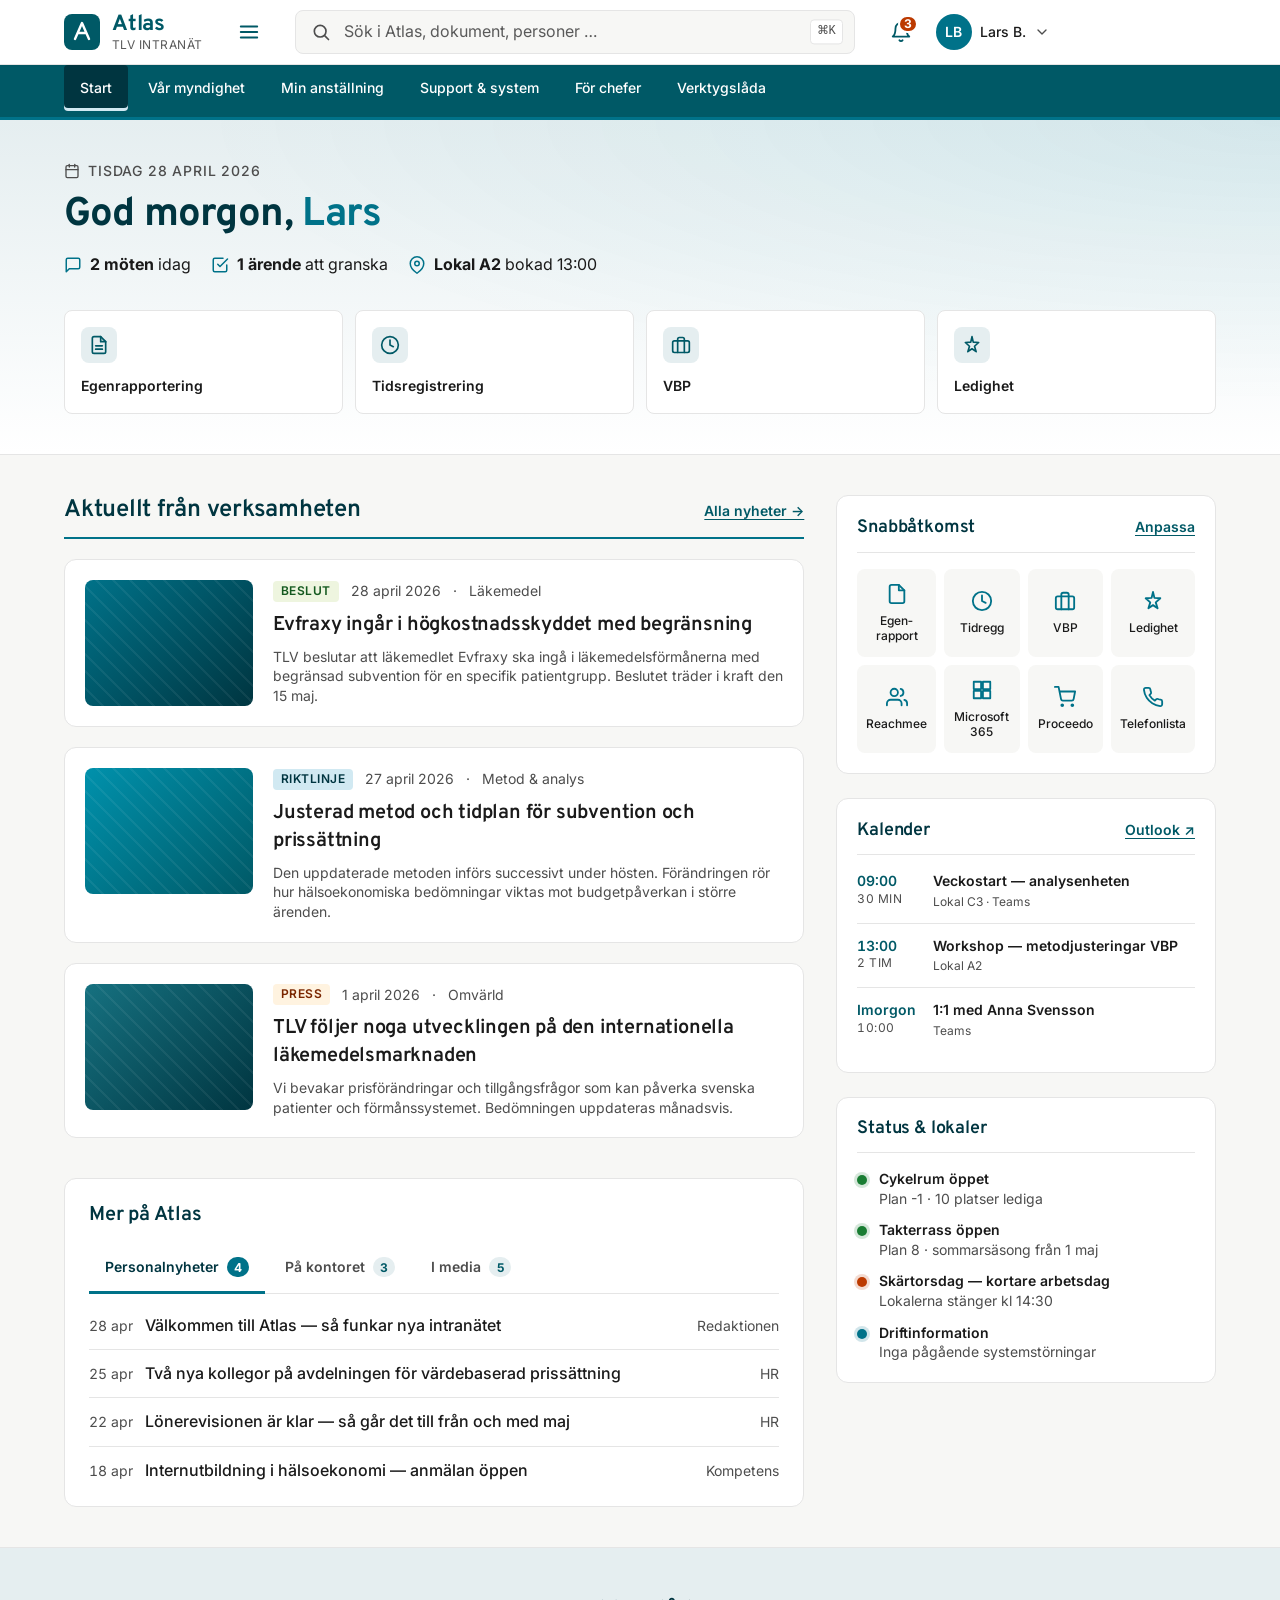
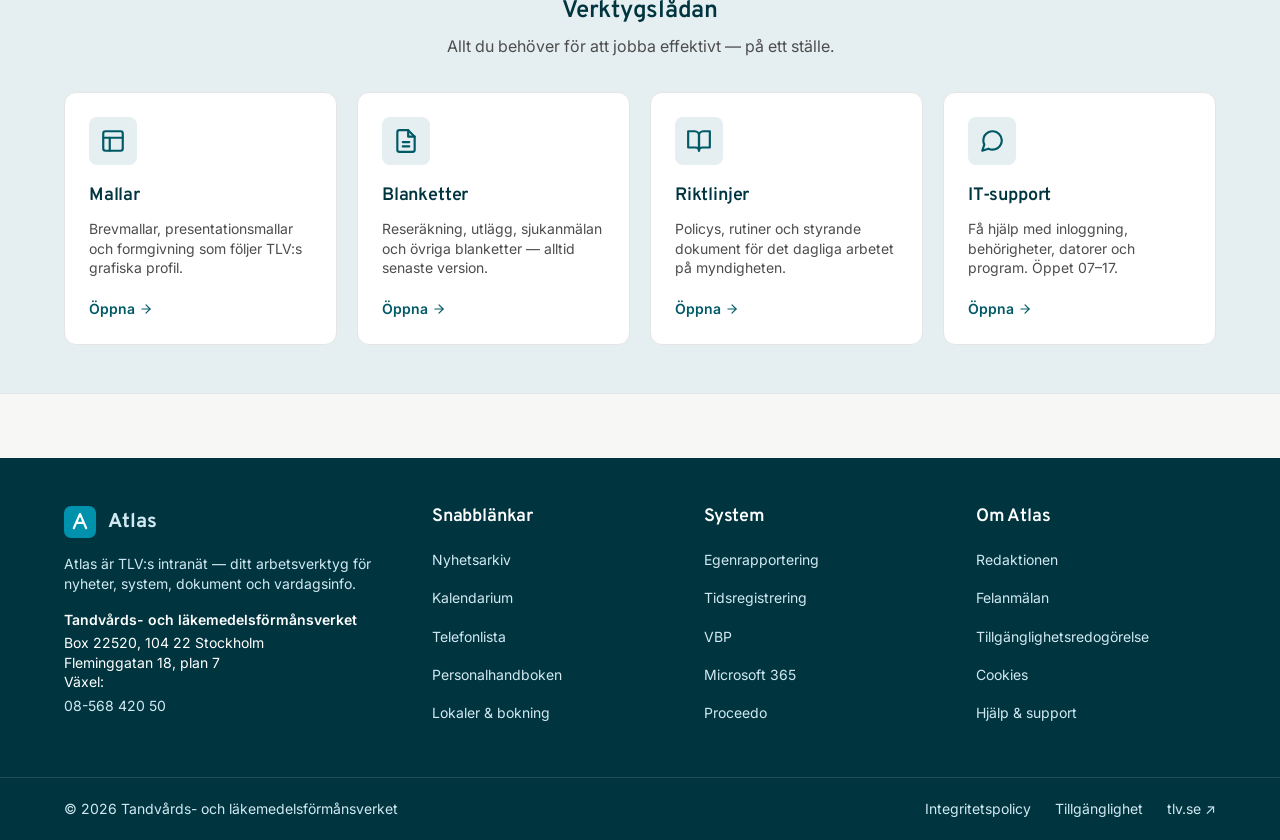
==== index.html @ 4a7941bf "Initial commit — Atlas prototyp för TLV Interaktiv HTML/CSS/JS-prototyp av nytt utseende för Atlas, " ====
<!DOCTYPE html>
<html lang="sv">
<head>
  <meta charset="UTF-8">
  <meta name="viewport" content="width=device-width, initial-scale=1">
  <meta name="description" content="Atlas — TLV:s intranät. Snabb åtkomst till nyheter, system, dokument och praktisk vardagsinfo.">
  <title>Atlas — TLV:s intranät</title>

  <!-- Preconnect till Google Fonts (Inter + Overpass) -->
  <link rel="preconnect" href="https://fonts.googleapis.com">
  <link rel="preconnect" href="https://fonts.gstatic.com" crossorigin>
  <link rel="stylesheet" href="https://fonts.googleapis.com/css2?family=Inter:wght@400;500;600;700&family=Overpass:wght@500;600;700&display=swap">

  <link rel="stylesheet" href="css/tokens.css">
  <link rel="stylesheet" href="css/base.css">
  <link rel="stylesheet" href="css/layout.css">
  <link rel="stylesheet" href="css/components.css">
  <link rel="stylesheet" href="css/pages.css">
  <link rel="stylesheet" href="css/responsive.css">
</head>
<body>

  <!-- Hoppa till innehåll-länk (WCAG 2.4.1) -->
  <a class="skip-link" href="#main">Hoppa till innehåll</a>

  <!-- ====================================================================
       TOPBAR — logga, sök, notiser, profil
       ==================================================================== -->
  <header class="topbar" role="banner">
    <div class="container topbar__inner">

      <a class="topbar__brand" href="index.html" aria-label="Atlas — startsida">
        <svg class="topbar__logo" viewBox="0 0 36 36" aria-hidden="true" focusable="false">
          <rect width="36" height="36" rx="8" fill="#005966"/>
          <path d="M11 25 L18 9 L25 25 M14 19 L22 19" stroke="#ffffff" stroke-width="2.4" stroke-linecap="round" stroke-linejoin="round" fill="none"/>
        </svg>
        <span class="topbar__brand-text">
          Atlas
          <small>TLV intranät</small>
        </span>
      </a>

      <button class="topbar__menu-toggle icon-btn" type="button"
              aria-label="Öppna meny" aria-expanded="false" aria-controls="mainnav">
        <svg viewBox="0 0 24 24" fill="none" stroke="currentColor" stroke-width="2"
             stroke-linecap="round" stroke-linejoin="round" aria-hidden="true">
          <line x1="3" y1="6" x2="21" y2="6"></line>
          <line x1="3" y1="12" x2="21" y2="12"></line>
          <line x1="3" y1="18" x2="21" y2="18"></line>
        </svg>
      </button>

      <form class="topbar__search search" role="search" action="#" method="get">
        <label for="global-search" class="visually-hidden">Sök i Atlas, dokument och personer</label>
        <svg class="search__icon" viewBox="0 0 24 24" fill="none" stroke="currentColor"
             stroke-width="2" stroke-linecap="round" stroke-linejoin="round" aria-hidden="true">
          <circle cx="11" cy="11" r="7"></circle>
          <line x1="21" y1="21" x2="16.65" y2="16.65"></line>
        </svg>
        <input type="search" id="global-search" name="q" class="search__input"
               placeholder="Sök i Atlas, dokument, personer …"
               autocomplete="off">
        <span class="search__hint" aria-hidden="true">⌘K</span>
      </form>

      <div class="topbar__actions">
        <button class="icon-btn" type="button" aria-label="Notiser, 3 olästa">
          <svg viewBox="0 0 24 24" fill="none" stroke="currentColor" stroke-width="2"
               stroke-linecap="round" stroke-linejoin="round" aria-hidden="true">
            <path d="M18 8a6 6 0 0 0-12 0c0 7-3 9-3 9h18s-3-2-3-9"></path>
            <path d="M13.73 21a2 2 0 0 1-3.46 0"></path>
          </svg>
          <span class="icon-btn__badge" aria-hidden="true">3</span>
        </button>

        <button class="profile-btn" type="button" aria-label="Min profil — Lars Bergström" aria-haspopup="menu" aria-expanded="false">
          <span class="avatar avatar--c1" aria-hidden="true">LB</span>
          <span class="profile-btn__name">Lars B.</span>
          <svg class="profile-btn__chevron" viewBox="0 0 24 24" fill="none" stroke="currentColor"
               stroke-width="2" stroke-linecap="round" stroke-linejoin="round" aria-hidden="true">
            <polyline points="6 9 12 15 18 9"></polyline>
          </svg>
        </button>
      </div>

    </div>
  </header>

  <!-- ====================================================================
       MAINNAV
       ==================================================================== -->
  <nav class="mainnav" id="mainnav" aria-label="Huvudnavigering">
    <div class="container">
      <ul class="mainnav__list">
        <li><a class="mainnav__link" href="index.html" aria-current="page">Start</a></li>
        <li><a class="mainnav__link" href="#">Vår myndighet</a></li>
        <li><a class="mainnav__link" href="undersida.html">Min anställning</a></li>
        <li><a class="mainnav__link" href="#">Support &amp; system</a></li>
        <li><a class="mainnav__link" href="#">För chefer</a></li>
        <li><a class="mainnav__link" href="#">Verktygslåda</a></li>
      </ul>
    </div>
  </nav>

  <!-- ====================================================================
       MAIN — startsida
       ==================================================================== -->
  <main id="main" tabindex="-1">

    <!-- ----- Personlig zon ------------------------------------------- -->
    <section class="welcome" aria-labelledby="welcome-heading">
      <div class="container welcome__inner">

        <div class="welcome__intro">
          <p class="welcome__date">
            <svg viewBox="0 0 24 24" fill="none" stroke="currentColor" stroke-width="2"
                 stroke-linecap="round" stroke-linejoin="round" aria-hidden="true">
              <rect x="3" y="4" width="18" height="18" rx="2" ry="2"></rect>
              <line x1="16" y1="2" x2="16" y2="6"></line>
              <line x1="8" y1="2" x2="8" y2="6"></line>
              <line x1="3" y1="10" x2="21" y2="10"></line>
            </svg>
            Tisdag 28 april 2026
          </p>
          <h1 id="welcome-heading" class="welcome__greeting">
            God morgon, <span class="welcome__name">Lars</span>
          </h1>
          <ul class="welcome__context-list" aria-label="Dagens överblick">
            <li>
              <svg viewBox="0 0 24 24" fill="none" stroke="currentColor" stroke-width="2"
                   stroke-linecap="round" stroke-linejoin="round" aria-hidden="true">
                <path d="M21 15a2 2 0 0 1-2 2H7l-4 4V5a2 2 0 0 1 2-2h14a2 2 0 0 1 2 2z"></path>
              </svg>
              <span><strong>2 möten</strong> idag</span>
            </li>
            <li>
              <svg viewBox="0 0 24 24" fill="none" stroke="currentColor" stroke-width="2"
                   stroke-linecap="round" stroke-linejoin="round" aria-hidden="true">
                <path d="M9 11l3 3L22 4"></path>
                <path d="M21 12v7a2 2 0 0 1-2 2H5a2 2 0 0 1-2-2V5a2 2 0 0 1 2-2h11"></path>
              </svg>
              <span><strong>1 ärende</strong> att granska</span>
            </li>
            <li>
              <svg viewBox="0 0 24 24" fill="none" stroke="currentColor" stroke-width="2"
                   stroke-linecap="round" stroke-linejoin="round" aria-hidden="true">
                <path d="M21 10c0 7-9 13-9 13s-9-6-9-13a9 9 0 0 1 18 0z"></path>
                <circle cx="12" cy="10" r="3"></circle>
              </svg>
              <span><strong>Lokal A2</strong> bokad 13:00</span>
            </li>
          </ul>
        </div>

        <ul class="welcome__shortcuts" aria-label="Mina genvägar">
          <li>
            <a class="shortcut" href="#">
              <span class="shortcut__icon">
                <svg viewBox="0 0 24 24" fill="none" stroke="currentColor" stroke-width="2"
                     stroke-linecap="round" stroke-linejoin="round" aria-hidden="true">
                  <path d="M14 2H6a2 2 0 0 0-2 2v16a2 2 0 0 0 2 2h12a2 2 0 0 0 2-2V8z"></path>
                  <polyline points="14 2 14 8 20 8"></polyline>
                  <line x1="16" y1="13" x2="8" y2="13"></line>
                  <line x1="16" y1="17" x2="8" y2="17"></line>
                </svg>
              </span>
              Egenrapportering
            </a>
          </li>
          <li>
            <a class="shortcut" href="#">
              <span class="shortcut__icon">
                <svg viewBox="0 0 24 24" fill="none" stroke="currentColor" stroke-width="2"
                     stroke-linecap="round" stroke-linejoin="round" aria-hidden="true">
                  <circle cx="12" cy="12" r="10"></circle>
                  <polyline points="12 6 12 12 16 14"></polyline>
                </svg>
              </span>
              Tidsregistrering
            </a>
          </li>
          <li>
            <a class="shortcut" href="#">
              <span class="shortcut__icon">
                <svg viewBox="0 0 24 24" fill="none" stroke="currentColor" stroke-width="2"
                     stroke-linecap="round" stroke-linejoin="round" aria-hidden="true">
                  <rect x="2" y="7" width="20" height="14" rx="2" ry="2"></rect>
                  <path d="M16 21V5a2 2 0 0 0-2-2h-4a2 2 0 0 0-2 2v16"></path>
                </svg>
              </span>
              VBP
            </a>
          </li>
          <li>
            <a class="shortcut" href="#">
              <span class="shortcut__icon">
                <svg viewBox="0 0 24 24" fill="none" stroke="currentColor" stroke-width="2"
                     stroke-linecap="round" stroke-linejoin="round" aria-hidden="true">
                  <path d="M12 2 L13.5 8.5 L20 9 L15 13.5 L17 20 L12 16.5 L7 20 L9 13.5 L4 9 L10.5 8.5 Z"></path>
                </svg>
              </span>
              Ledighet
            </a>
          </li>
        </ul>

      </div>
    </section>

    <!-- ----- Huvud-grid: nyheter + sidopanel ------------------------- -->
    <div class="home-main">
      <div class="container home-grid">

        <!-- Vänster: kärnverksamhetsnyheter + sekundära -->
        <div class="home-grid__primary">

          <section class="news-main" aria-labelledby="news-main-h">
            <div class="section-head">
              <h2 id="news-main-h">Aktuellt från verksamheten</h2>
              <a class="section-head__link" href="#">Alla nyheter →</a>
            </div>

            <ol class="news-list">
              <li>
                <article class="news-card">
                  <div class="news-card__media" aria-hidden="true"></div>
                  <div class="news-card__body">
                    <div class="news-card__meta">
                      <span class="badge badge--decision">Beslut</span>
                      <time datetime="2026-04-28">28 april 2026</time>
                      <span aria-hidden="true">·</span>
                      <span>Läkemedel</span>
                    </div>
                    <h3 class="news-card__title">
                      <a href="#">Evfraxy ingår i högkostnadsskyddet med begränsning</a>
                    </h3>
                    <p class="news-card__excerpt">
                      TLV beslutar att läkemedlet Evfraxy ska ingå i läkemedelsförmånerna med begränsad subvention för en specifik patientgrupp. Beslutet träder i kraft den 15 maj.
                    </p>
                  </div>
                </article>
              </li>

              <li>
                <article class="news-card news-card--variant-2">
                  <div class="news-card__media" aria-hidden="true"></div>
                  <div class="news-card__body">
                    <div class="news-card__meta">
                      <span class="badge badge--info">Riktlinje</span>
                      <time datetime="2026-04-27">27 april 2026</time>
                      <span aria-hidden="true">·</span>
                      <span>Metod &amp; analys</span>
                    </div>
                    <h3 class="news-card__title">
                      <a href="#">Justerad metod och tidplan för subvention och prissättning</a>
                    </h3>
                    <p class="news-card__excerpt">
                      Den uppdaterade metoden införs successivt under hösten. Förändringen rör hur hälsoekonomiska bedömningar viktas mot budgetpåverkan i större ärenden.
                    </p>
                  </div>
                </article>
              </li>

              <li>
                <article class="news-card news-card--variant-3">
                  <div class="news-card__media" aria-hidden="true"></div>
                  <div class="news-card__body">
                    <div class="news-card__meta">
                      <span class="badge badge--press">Press</span>
                      <time datetime="2026-04-01">1 april 2026</time>
                      <span aria-hidden="true">·</span>
                      <span>Omvärld</span>
                    </div>
                    <h3 class="news-card__title">
                      <a href="#">TLV följer noga utvecklingen på den internationella läkemedelsmarknaden</a>
                    </h3>
                    <p class="news-card__excerpt">
                      Vi bevakar prisförändringar och tillgångsfrågor som kan påverka svenska patienter och förmånssystemet. Bedömningen uppdateras månadsvis.
                    </p>
                  </div>
                </article>
              </li>
            </ol>
          </section>

          <section class="news-secondary" aria-labelledby="news-sec-h">
            <h2 id="news-sec-h">Mer på Atlas</h2>

            <div class="tabs" role="tablist" aria-label="Sekundära nyheter">
              <button id="tab-personal" class="tab" role="tab"
                      aria-selected="true" aria-controls="panel-personal" tabindex="0">
                Personalnyheter
                <span class="tab__count" aria-hidden="true">4</span>
              </button>
              <button id="tab-office" class="tab" role="tab"
                      aria-selected="false" aria-controls="panel-office" tabindex="-1">
                På kontoret
                <span class="tab__count" aria-hidden="true">3</span>
              </button>
              <button id="tab-media" class="tab" role="tab"
                      aria-selected="false" aria-controls="panel-media" tabindex="-1">
                I media
                <span class="tab__count" aria-hidden="true">5</span>
              </button>
            </div>

            <div id="panel-personal" class="tab-panel" data-active="true"
                 role="tabpanel" aria-labelledby="tab-personal">
              <ul class="compact-list">
                <li>
                  <a href="#">
                    <time class="compact-list__date" datetime="2026-04-28">28 apr</time>
                    <span class="compact-list__title">Välkommen till Atlas — så funkar nya intranätet</span>
                    <span class="compact-list__author">Redaktionen</span>
                  </a>
                </li>
                <li>
                  <a href="#">
                    <time class="compact-list__date" datetime="2026-04-25">25 apr</time>
                    <span class="compact-list__title">Två nya kollegor på avdelningen för värdebaserad prissättning</span>
                    <span class="compact-list__author">HR</span>
                  </a>
                </li>
                <li>
                  <a href="#">
                    <time class="compact-list__date" datetime="2026-04-22">22 apr</time>
                    <span class="compact-list__title">Lönerevisionen är klar — så går det till från och med maj</span>
                    <span class="compact-list__author">HR</span>
                  </a>
                </li>
                <li>
                  <a href="#">
                    <time class="compact-list__date" datetime="2026-04-18">18 apr</time>
                    <span class="compact-list__title">Internutbildning i hälsoekonomi — anmälan öppen</span>
                    <span class="compact-list__author">Kompetens</span>
                  </a>
                </li>
              </ul>
            </div>

            <div id="panel-office" class="tab-panel" data-active="false"
                 role="tabpanel" aria-labelledby="tab-office" hidden>
              <ul class="compact-list">
                <li>
                  <a href="#">
                    <time class="compact-list__date" datetime="2026-04-26">26 apr</time>
                    <span class="compact-list__title">Servicedesk flyttar till plan 6 från och med vecka 19</span>
                    <span class="compact-list__author">Lokaler</span>
                  </a>
                </li>
                <li>
                  <a href="#">
                    <time class="compact-list__date" datetime="2026-04-23">23 apr</time>
                    <span class="compact-list__title">Nya rutiner för bokning av konferensrum</span>
                    <span class="compact-list__author">Service</span>
                  </a>
                </li>
                <li>
                  <a href="#">
                    <time class="compact-list__date" datetime="2026-04-19">19 apr</time>
                    <span class="compact-list__title">Cyklingens dag på TLV — gratis service den 14 maj</span>
                    <span class="compact-list__author">Personalförening</span>
                  </a>
                </li>
              </ul>
            </div>

            <div id="panel-media" class="tab-panel" data-active="false"
                 role="tabpanel" aria-labelledby="tab-media" hidden>
              <ul class="compact-list">
                <li>
                  <a href="#">
                    <time class="compact-list__date" datetime="2026-04-27">27 apr</time>
                    <span class="compact-list__title">DN: TLV varslar om ökad kontroll av prissättningar</span>
                    <span class="compact-list__author">Dagens Nyheter</span>
                  </a>
                </li>
                <li>
                  <a href="#">
                    <time class="compact-list__date" datetime="2026-04-26">26 apr</time>
                    <span class="compact-list__title">SR Ekot: Nya rutiner kring högkostnadsskyddet</span>
                    <span class="compact-list__author">Sveriges Radio</span>
                  </a>
                </li>
                <li>
                  <a href="#">
                    <time class="compact-list__date" datetime="2026-04-24">24 apr</time>
                    <span class="compact-list__title">Läkartidningen: Hälsoekonomi i fokus när TLV får ny GD</span>
                    <span class="compact-list__author">Läkartidningen</span>
                  </a>
                </li>
                <li>
                  <a href="#">
                    <time class="compact-list__date" datetime="2026-04-22">22 apr</time>
                    <span class="compact-list__title">SVT: Tandvårdens prislista uppdateras inför sommaren</span>
                    <span class="compact-list__author">SVT Nyheter</span>
                  </a>
                </li>
                <li>
                  <a href="#">
                    <time class="compact-list__date" datetime="2026-04-20">20 apr</time>
                    <span class="compact-list__title">Dagens Medicin: Förmånsbeslut väcker debatt</span>
                    <span class="compact-list__author">Dagens Medicin</span>
                  </a>
                </li>
              </ul>
            </div>
          </section>

        </div>

        <!-- Höger: sidopanel -->
        <aside class="sidebar" aria-label="Sidopanel">

          <section class="widget" aria-labelledby="quick-h">
            <div class="widget__head">
              <h2 id="quick-h">Snabbåtkomst</h2>
              <a href="#">Anpassa</a>
            </div>
            <ul class="quicklinks">
              <li><a href="#" title="Egenrapportering">
                <svg viewBox="0 0 24 24" fill="none" stroke="currentColor" stroke-width="2" stroke-linecap="round" stroke-linejoin="round" aria-hidden="true"><path d="M14 2H6a2 2 0 0 0-2 2v16a2 2 0 0 0 2 2h12a2 2 0 0 0 2-2V8z"></path><polyline points="14 2 14 8 20 8"></polyline></svg>
                Egen­rapport
              </a></li>
              <li><a href="#" title="Tidsregistrering">
                <svg viewBox="0 0 24 24" fill="none" stroke="currentColor" stroke-width="2" stroke-linecap="round" stroke-linejoin="round" aria-hidden="true"><circle cx="12" cy="12" r="10"></circle><polyline points="12 6 12 12 16 14"></polyline></svg>
                Tidregg
              </a></li>
              <li><a href="#" title="VBP — Värdebaserad prissättning">
                <svg viewBox="0 0 24 24" fill="none" stroke="currentColor" stroke-width="2" stroke-linecap="round" stroke-linejoin="round" aria-hidden="true"><rect x="2" y="7" width="20" height="14" rx="2" ry="2"></rect><path d="M16 21V5a2 2 0 0 0-2-2h-4a2 2 0 0 0-2 2v16"></path></svg>
                VBP
              </a></li>
              <li><a href="#" title="Ledighet">
                <svg viewBox="0 0 24 24" fill="none" stroke="currentColor" stroke-width="2" stroke-linecap="round" stroke-linejoin="round" aria-hidden="true"><path d="M12 2 L13.5 8.5 L20 9 L15 13.5 L17 20 L12 16.5 L7 20 L9 13.5 L4 9 L10.5 8.5 Z"></path></svg>
                Ledighet
              </a></li>
              <li><a href="#" title="Reachmee">
                <svg viewBox="0 0 24 24" fill="none" stroke="currentColor" stroke-width="2" stroke-linecap="round" stroke-linejoin="round" aria-hidden="true"><path d="M17 21v-2a4 4 0 0 0-4-4H5a4 4 0 0 0-4 4v2"></path><circle cx="9" cy="7" r="4"></circle><path d="M23 21v-2a4 4 0 0 0-3-3.87"></path><path d="M16 3.13a4 4 0 0 1 0 7.75"></path></svg>
                Reachmee
              </a></li>
              <li><a href="#" title="Microsoft 365">
                <svg viewBox="0 0 24 24" fill="none" stroke="currentColor" stroke-width="2" stroke-linecap="round" stroke-linejoin="round" aria-hidden="true"><rect x="3" y="3" width="8" height="8"></rect><rect x="13" y="3" width="8" height="8"></rect><rect x="3" y="13" width="8" height="8"></rect><rect x="13" y="13" width="8" height="8"></rect></svg>
                Microsoft 365
              </a></li>
              <li><a href="#" title="Proceedo">
                <svg viewBox="0 0 24 24" fill="none" stroke="currentColor" stroke-width="2" stroke-linecap="round" stroke-linejoin="round" aria-hidden="true"><circle cx="9" cy="21" r="1"></circle><circle cx="20" cy="21" r="1"></circle><path d="M1 1h4l2.68 13.39a2 2 0 0 0 2 1.61h9.72a2 2 0 0 0 2-1.61L23 6H6"></path></svg>
                Proceedo
              </a></li>
              <li><a href="#" title="Telefonlista">
                <svg viewBox="0 0 24 24" fill="none" stroke="currentColor" stroke-width="2" stroke-linecap="round" stroke-linejoin="round" aria-hidden="true"><path d="M22 16.92v3a2 2 0 0 1-2.18 2 19.79 19.79 0 0 1-8.63-3.07 19.5 19.5 0 0 1-6-6 19.79 19.79 0 0 1-3.07-8.67A2 2 0 0 1 4.11 2h3a2 2 0 0 1 2 1.72c.13.96.37 1.9.72 2.81a2 2 0 0 1-.45 2.11L8.09 9.91a16 16 0 0 0 6 6l1.27-1.27a2 2 0 0 1 2.11-.45c.91.35 1.85.59 2.81.72A2 2 0 0 1 22 16.92z"></path></svg>
                Telefonlista
              </a></li>
            </ul>
          </section>

          <section class="widget" aria-labelledby="cal-h">
            <div class="widget__head">
              <h2 id="cal-h">Kalender</h2>
              <a href="#">Outlook ↗</a>
            </div>
            <ul class="calendar-list">
              <li>
                <span class="calendar-list__time">
                  09:00
                  <small>30 min</small>
                </span>
                <span class="calendar-list__event">
                  <span class="calendar-list__title">Veckostart — analysenheten</span>
                  <span class="calendar-list__loc">Lokal C3 · Teams</span>
                </span>
              </li>
              <li>
                <span class="calendar-list__time">
                  13:00
                  <small>2 tim</small>
                </span>
                <span class="calendar-list__event">
                  <span class="calendar-list__title">Workshop — metodjusteringar VBP</span>
                  <span class="calendar-list__loc">Lokal A2</span>
                </span>
              </li>
              <li>
                <span class="calendar-list__time">
                  Imorgon
                  <small>10:00</small>
                </span>
                <span class="calendar-list__event">
                  <span class="calendar-list__title">1:1 med Anna Svensson</span>
                  <span class="calendar-list__loc">Teams</span>
                </span>
              </li>
            </ul>
          </section>

          <section class="widget" aria-labelledby="status-h">
            <div class="widget__head">
              <h2 id="status-h">Status &amp; lokaler</h2>
            </div>
            <ul class="status-list">
              <li>
                <span class="status-dot" aria-hidden="true"></span>
                <span>
                  <span class="status-list__label">Cykelrum öppet</span>
                  <span class="status-list__detail">Plan -1 · 10 platser lediga</span>
                </span>
              </li>
              <li>
                <span class="status-dot" aria-hidden="true"></span>
                <span>
                  <span class="status-list__label">Takterrass öppen</span>
                  <span class="status-list__detail">Plan 8 · sommarsäsong från 1 maj</span>
                </span>
              </li>
              <li>
                <span class="status-dot status-dot--warning" aria-hidden="true"></span>
                <span>
                  <span class="status-list__label">Skärtorsdag — kortare arbetsdag</span>
                  <span class="status-list__detail">Lokalerna stänger kl 14:30</span>
                </span>
              </li>
              <li>
                <span class="status-dot status-dot--info" aria-hidden="true"></span>
                <span>
                  <span class="status-list__label">Driftinformation</span>
                  <span class="status-list__detail">Inga pågående systemstörningar</span>
                </span>
              </li>
            </ul>
          </section>

        </aside>

      </div>
    </div>

    <!-- ----- Verktygslåda (full bredd) ------------------------------- -->
    <section class="toolbox" aria-labelledby="toolbox-h">
      <div class="container">
        <header class="toolbox__head">
          <h2 id="toolbox-h">Verktygslådan</h2>
          <p>Allt du behöver för att jobba effektivt — på ett ställe.</p>
        </header>

        <div class="toolbox__grid">
          <a class="tool-card" href="#">
            <span class="tool-card__icon">
              <svg viewBox="0 0 24 24" fill="none" stroke="currentColor" stroke-width="2"
                   stroke-linecap="round" stroke-linejoin="round" aria-hidden="true">
                <rect x="3" y="3" width="18" height="18" rx="2" ry="2"></rect>
                <line x1="3" y1="9" x2="21" y2="9"></line>
                <line x1="9" y1="21" x2="9" y2="9"></line>
              </svg>
            </span>
            <h3>Mallar</h3>
            <p>Brevmallar, presentationsmallar och formgivning som följer TLV:s grafiska profil.</p>
            <span class="tool-card__cta">
              Öppna
              <svg viewBox="0 0 24 24" fill="none" stroke="currentColor" stroke-width="2"
                   stroke-linecap="round" stroke-linejoin="round" aria-hidden="true">
                <line x1="5" y1="12" x2="19" y2="12"></line>
                <polyline points="12 5 19 12 12 19"></polyline>
              </svg>
            </span>
          </a>

          <a class="tool-card" href="#">
            <span class="tool-card__icon">
              <svg viewBox="0 0 24 24" fill="none" stroke="currentColor" stroke-width="2"
                   stroke-linecap="round" stroke-linejoin="round" aria-hidden="true">
                <path d="M14 2H6a2 2 0 0 0-2 2v16a2 2 0 0 0 2 2h12a2 2 0 0 0 2-2V8z"></path>
                <polyline points="14 2 14 8 20 8"></polyline>
                <line x1="9" y1="13" x2="15" y2="13"></line>
                <line x1="9" y1="17" x2="15" y2="17"></line>
              </svg>
            </span>
            <h3>Blanketter</h3>
            <p>Reseräkning, utlägg, sjukanmälan och övriga blanketter — alltid senaste version.</p>
            <span class="tool-card__cta">
              Öppna
              <svg viewBox="0 0 24 24" fill="none" stroke="currentColor" stroke-width="2"
                   stroke-linecap="round" stroke-linejoin="round" aria-hidden="true">
                <line x1="5" y1="12" x2="19" y2="12"></line>
                <polyline points="12 5 19 12 12 19"></polyline>
              </svg>
            </span>
          </a>

          <a class="tool-card" href="#">
            <span class="tool-card__icon">
              <svg viewBox="0 0 24 24" fill="none" stroke="currentColor" stroke-width="2"
                   stroke-linecap="round" stroke-linejoin="round" aria-hidden="true">
                <path d="M2 3h6a4 4 0 0 1 4 4v14a3 3 0 0 0-3-3H2z"></path>
                <path d="M22 3h-6a4 4 0 0 0-4 4v14a3 3 0 0 1 3-3h7z"></path>
              </svg>
            </span>
            <h3>Riktlinjer</h3>
            <p>Policys, rutiner och styrande dokument för det dagliga arbetet på myndigheten.</p>
            <span class="tool-card__cta">
              Öppna
              <svg viewBox="0 0 24 24" fill="none" stroke="currentColor" stroke-width="2"
                   stroke-linecap="round" stroke-linejoin="round" aria-hidden="true">
                <line x1="5" y1="12" x2="19" y2="12"></line>
                <polyline points="12 5 19 12 12 19"></polyline>
              </svg>
            </span>
          </a>

          <a class="tool-card" href="#">
            <span class="tool-card__icon">
              <svg viewBox="0 0 24 24" fill="none" stroke="currentColor" stroke-width="2"
                   stroke-linecap="round" stroke-linejoin="round" aria-hidden="true">
                <path d="M21 11.5a8.38 8.38 0 0 1-.9 3.8 8.5 8.5 0 0 1-7.6 4.7 8.38 8.38 0 0 1-3.8-.9L3 21l1.9-5.7a8.38 8.38 0 0 1-.9-3.8 8.5 8.5 0 0 1 4.7-7.6 8.38 8.38 0 0 1 3.8-.9h.5a8.48 8.48 0 0 1 8 8v.5z"></path>
              </svg>
            </span>
            <h3>IT-support</h3>
            <p>Få hjälp med inloggning, behörigheter, datorer och program. Öppet 07–17.</p>
            <span class="tool-card__cta">
              Öppna
              <svg viewBox="0 0 24 24" fill="none" stroke="currentColor" stroke-width="2"
                   stroke-linecap="round" stroke-linejoin="round" aria-hidden="true">
                <line x1="5" y1="12" x2="19" y2="12"></line>
                <polyline points="12 5 19 12 12 19"></polyline>
              </svg>
            </span>
          </a>
        </div>
      </div>
    </section>

  </main>

  <!-- ====================================================================
       SIDFOT
       ==================================================================== -->
  <footer class="sitefoot" role="contentinfo">
    <div class="sitefoot__top">
      <div class="container sitefoot__grid">

        <div class="sitefoot__col">
          <a class="sitefoot__brand" href="index.html">
            <svg viewBox="0 0 36 36" aria-hidden="true" focusable="false">
              <rect width="36" height="36" rx="8" fill="#0091ac"/>
              <path d="M11 25 L18 9 L25 25 M14 19 L22 19" stroke="#ffffff" stroke-width="2.4" stroke-linecap="round" stroke-linejoin="round" fill="none"/>
            </svg>
            Atlas
          </a>
          <p>Atlas är TLV:s intranät — ditt arbetsverktyg för nyheter, system, dokument och vardagsinfo.</p>
          <address class="sitefoot__contact">
            <strong>Tandvårds- och läkemedelsförmånsverket</strong>
            Box 22520, 104&nbsp;22 Stockholm<br>
            Fleminggatan 18, plan 7<br>
            Växel: <a href="tel:+4685684205">08-568&nbsp;420&nbsp;50</a>
          </address>
        </div>

        <nav class="sitefoot__col" aria-label="Snabblänkar">
          <h2>Snabblänkar</h2>
          <ul class="sitefoot__list">
            <li><a href="#">Nyhetsarkiv</a></li>
            <li><a href="#">Kalendarium</a></li>
            <li><a href="#">Telefonlista</a></li>
            <li><a href="#">Personalhandboken</a></li>
            <li><a href="#">Lokaler &amp; bokning</a></li>
          </ul>
        </nav>

        <nav class="sitefoot__col" aria-label="System">
          <h2>System</h2>
          <ul class="sitefoot__list">
            <li><a href="#">Egenrapportering</a></li>
            <li><a href="#">Tidsregistrering</a></li>
            <li><a href="#">VBP</a></li>
            <li><a href="#">Microsoft 365</a></li>
            <li><a href="#">Proceedo</a></li>
          </ul>
        </nav>

        <nav class="sitefoot__col" aria-label="Om Atlas">
          <h2>Om Atlas</h2>
          <ul class="sitefoot__list">
            <li><a href="#">Redaktionen</a></li>
            <li><a href="#">Felanmälan</a></li>
            <li><a href="#">Tillgänglighetsredogörelse</a></li>
            <li><a href="#">Cookies</a></li>
            <li><a href="#">Hjälp &amp; support</a></li>
          </ul>
        </nav>

      </div>
    </div>

    <div class="sitefoot__bottom">
      <div class="container sitefoot__bottom-inner">
        <span>© 2026 Tandvårds- och läkemedelsförmånsverket</span>
        <ul class="sitefoot__legal">
          <li><a href="#">Integritetspolicy</a></li>
          <li><a href="#">Tillgänglighet</a></li>
          <li><a href="https://www.tlv.se">tlv.se ↗</a></li>
        </ul>
      </div>
    </div>
  </footer>

  <script src="js/main.js" defer></script>
</body>
</html>
---- css/tokens.css ----
/* ==========================================================================
   Atlas — Designtokens
   Bygger på TLV:s grafiska profil. Färgvärden hämtade från tlv.se main.css.
   ========================================================================== */

:root {
  /* --- Primärfärger — TLV petrol/teal -------------------------------------- */
  --color-primary-900: #003540;   /* mörkast — sidfot, hover */
  --color-primary-800: #005966;   /* primär mörk — logga, sidfot */
  --color-primary-700: #007289;   /* primär — knappar, accenter */
  --color-primary-600: #0091ac;   /* hover/aktiv */
  --color-primary-500: #0097a1;   /* lättare accent */
  --color-primary-100: #d1e9f2;   /* ljus bakgrund / hover-kort */
  --color-primary-50:  #e5eef0;   /* infozoner, sektionsbakgrunder */

  /* --- Neutrala ----------------------------------------------------------- */
  --color-text:          #1a1a1a;   /* brödtext — kontrast 16.1:1 mot vit */
  --color-text-muted:    #4d4d4d;   /* sekundär text — kontrast 9.0:1 */
  --color-text-subtle:   #5a5a5a;   /* meta / datum */
  --color-text-light:    #ffffff;   /* text på mörk bakgrund */
  --color-text-link:     #005966;   /* länk — kontrast 9.6:1 mot vit */
  --color-text-link-hover: #003540;

  --color-border:        #e5e5e5;   /* tunna borders */
  --color-border-strong: #b0b0b0;   /* hover/aktiv */
  --color-border-focus:  #0091ac;

  --color-bg:            #ffffff;   /* huvudbakgrund */
  --color-bg-subtle:     #f7f7f5;   /* sektionsbakgrund */
  --color-bg-tint:       #e5eef0;   /* sval ljus tint */
  --color-bg-card:       #ffffff;   /* kort */
  --color-bg-overlay:    rgba(0, 53, 64, 0.55);

  /* --- Semantiska --------------------------------------------------------- */
  --color-success:       #197d33;   /* TLV-grön */
  --color-success-bg:    #eef5df;
  --color-warning:       #bc3a00;   /* TLV-orange */
  --color-warning-bg:    #fff3e0;
  --color-danger:        #a94442;
  --color-danger-bg:     #fdecea;
  --color-info:          #007289;
  --color-info-bg:       #d1e9f2;

  /* --- Typografi ---------------------------------------------------------- */
  /* TLV använder Inter (brödtext) och Overpass (rubriker). */
  --font-sans: "Inter", -apple-system, BlinkMacSystemFont, "Segoe UI",
               Roboto, "Helvetica Neue", Arial, sans-serif;
  --font-display: "Overpass", "Inter", -apple-system, BlinkMacSystemFont,
                  "Segoe UI", Roboto, sans-serif;

  --fs-h1:    2rem;        /* 32px */
  --fs-h2:    1.5rem;      /* 24px */
  --fs-h3:    1.25rem;     /* 20px */
  --fs-h4:    1.125rem;    /* 18px */
  --fs-body:  1rem;        /* 16px */
  --fs-small: 0.875rem;    /* 14px */
  --fs-tiny:  0.75rem;     /* 12px */

  --fw-regular: 400;
  --fw-medium:  500;
  --fw-semibold: 600;
  --fw-bold:    700;

  --lh-tight:  1.25;
  --lh-snug:   1.4;
  --lh-normal: 1.6;

  /* --- Spacing — 4px-baserad skala --------------------------------------- */
  --space-1:  0.25rem;   /* 4 */
  --space-2:  0.5rem;    /* 8 */
  --space-3:  0.75rem;   /* 12 */
  --space-4:  1rem;      /* 16 */
  --space-5:  1.25rem;   /* 20 */
  --space-6:  1.5rem;    /* 24 */
  --space-8:  2rem;      /* 32 */
  --space-10: 2.5rem;    /* 40 */
  --space-12: 3rem;      /* 48 */
  --space-16: 4rem;      /* 64 */
  --space-20: 5rem;      /* 80 */

  /* --- Övrigt ------------------------------------------------------------- */
  --radius-sm: 4px;
  --radius-md: 8px;
  --radius-lg: 12px;
  --radius-pill: 999px;

  --shadow-sm: 0 1px 2px rgba(0, 0, 0, 0.05);
  --shadow-md: 0 2px 8px rgba(0, 0, 0, 0.08);
  --shadow-lg: 0 8px 24px rgba(0, 0, 0, 0.10);

  /* Fokus-ring uppfyller WCAG 2.4.7 + 2.4.13 */
  --focus-ring-width: 3px;
  --focus-ring-offset: 2px;
  --focus-ring-color: var(--color-primary-600);

  /* --- Layout ------------------------------------------------------------- */
  --container-max:     1200px;
  --container-padding: var(--space-6);
  --content-readable:  65ch;     /* max-bredd för långa textstycken */
  --topbar-height:     64px;
  --mainnav-height:    52px;

  /* --- Z-index (skala för stack) ----------------------------------------- */
  --z-skiplink: 100;
  --z-topbar:   50;
  --z-dropdown: 60;
  --z-overlay:  80;
  --z-modal:    90;

  /* --- Transitions ------------------------------------------------------- */
  --transition-fast: 120ms ease-out;
  --transition-base: 200ms ease-out;
}
---- css/base.css ----
/* ==========================================================================
   Atlas — Base
   Reset, typografi, body, globala primitiver (länkar, fokus, bilder).
   ========================================================================== */

/* --- Reset --------------------------------------------------------------- */

*,
*::before,
*::after {
  box-sizing: border-box;
}

html {
  -webkit-text-size-adjust: 100%;
  -webkit-font-smoothing: antialiased;
  -moz-osx-font-smoothing: grayscale;
  text-rendering: optimizeLegibility;
  scroll-behavior: smooth;
}

@media (prefers-reduced-motion: reduce) {
  html {
    scroll-behavior: auto;
  }
  *,
  *::before,
  *::after {
    animation-duration: 0.01ms !important;
    animation-iteration-count: 1 !important;
    transition-duration: 0.01ms !important;
  }
}

body {
  margin: 0;
  font-family: var(--font-sans);
  font-size: var(--fs-body);
  font-weight: var(--fw-regular);
  line-height: var(--lh-normal);
  color: var(--color-text);
  background-color: var(--color-bg-subtle);
  min-height: 100vh;
  display: flex;
  flex-direction: column;
}

main {
  flex: 1 0 auto;
}

/* --- Typografi ----------------------------------------------------------- */

h1, h2, h3, h4, h5, h6 {
  margin: 0 0 var(--space-4);
  font-family: var(--font-display);
  font-weight: var(--fw-semibold);
  line-height: var(--lh-tight);
  color: var(--color-text);
  letter-spacing: -0.01em;
}

h1 {
  font-size: var(--fs-h1);
  font-weight: var(--fw-bold);
  letter-spacing: -0.02em;
}

h2 { font-size: var(--fs-h2); }
h3 { font-size: var(--fs-h3); }
h4 { font-size: var(--fs-h4); }

p {
  margin: 0 0 var(--space-4);
}

p:last-child {
  margin-bottom: 0;
}

small,
.text-small {
  font-size: var(--fs-small);
}

.text-tiny {
  font-size: var(--fs-tiny);
}

.text-muted {
  color: var(--color-text-muted);
}

.text-subtle {
  color: var(--color-text-subtle);
}

/* --- Länkar -------------------------------------------------------------- */

a {
  color: var(--color-text-link);
  text-decoration: underline;
  text-decoration-thickness: 1px;
  text-underline-offset: 0.2em;
  transition: color var(--transition-fast);
}

a:hover {
  color: var(--color-text-link-hover);
  text-decoration-thickness: 2px;
}

/* --- Fokus (WCAG 2.4.7 / 2.4.13) ----------------------------------------- */

:focus {
  outline: none;
}

:focus-visible {
  outline: var(--focus-ring-width) solid var(--focus-ring-color);
  outline-offset: var(--focus-ring-offset);
  border-radius: var(--radius-sm);
}

/* --- Bilder / SVG --------------------------------------------------------- */

img,
svg,
picture,
video {
  max-width: 100%;
  height: auto;
  display: block;
}

/* --- Listor --------------------------------------------------------------- */

ul, ol {
  margin: 0 0 var(--space-4);
  padding-left: var(--space-6);
}

ul:last-child, ol:last-child {
  margin-bottom: 0;
}

li + li {
  margin-top: var(--space-2);
}

.list-unstyled {
  list-style: none;
  padding-left: 0;
  margin: 0;
}

.list-unstyled li + li {
  margin-top: 0;
}

/* --- Formulärgrundläge ---------------------------------------------------- */

input,
button,
textarea,
select {
  font: inherit;
  color: inherit;
}

button {
  cursor: pointer;
  background: none;
  border: none;
  padding: 0;
}

/* --- Tillgänglighetshjälpare --------------------------------------------- */

/* Helt visuellt dolt men kvar för skärmläsare. */
.visually-hidden {
  position: absolute !important;
  width: 1px;
  height: 1px;
  padding: 0;
  margin: -1px;
  overflow: hidden;
  clip: rect(0, 0, 0, 0);
  white-space: nowrap;
  border: 0;
}

/* Hoppa till innehåll-länk — synlig vid fokus (WCAG 2.4.1) */
.skip-link {
  position: absolute;
  top: -100px;
  left: var(--space-4);
  z-index: var(--z-skiplink);
  background: var(--color-primary-800);
  color: var(--color-text-light);
  padding: var(--space-3) var(--space-5);
  border-radius: var(--radius-md);
  text-decoration: none;
  font-weight: var(--fw-semibold);
  transition: top var(--transition-base);
}

.skip-link:focus,
.skip-link:focus-visible {
  top: var(--space-3);
  color: var(--color-text-light);
  outline: var(--focus-ring-width) solid var(--color-primary-100);
  outline-offset: var(--focus-ring-offset);
}

/* --- Selection ----------------------------------------------------------- */

::selection {
  background-color: var(--color-primary-100);
  color: var(--color-primary-900);
}

/* --- Hr / divider --------------------------------------------------------- */

hr {
  border: 0;
  height: 1px;
  background-color: var(--color-border);
  margin: var(--space-6) 0;
}
---- css/layout.css ----
/* ==========================================================================
   Atlas — Layout
   Container, topbar, mainnav, sidfot. Strukturella regler — inget utseende
   som inte handlar om position, storlek eller stack.
   ========================================================================== */

/* --- Container ----------------------------------------------------------- */

.container {
  width: 100%;
  max-width: var(--container-max);
  margin-inline: auto;
  padding-inline: var(--container-padding);
}

/* --- Topbar -------------------------------------------------------------- */

.topbar {
  position: sticky;
  top: 0;
  z-index: var(--z-topbar);
  background-color: var(--color-bg);
  border-bottom: 1px solid var(--color-border);
  box-shadow: var(--shadow-sm);
}

.topbar__inner {
  display: flex;
  align-items: center;
  gap: var(--space-6);
  min-height: var(--topbar-height);
  padding-block: var(--space-2);
}

.topbar__brand {
  display: inline-flex;
  align-items: center;
  gap: var(--space-3);
  text-decoration: none;
  color: var(--color-primary-800);
  font-family: var(--font-display);
  font-weight: var(--fw-bold);
  font-size: 1.375rem;
  letter-spacing: -0.01em;
  flex-shrink: 0;
}

.topbar__brand:hover {
  color: var(--color-primary-900);
  text-decoration: none;
}

.topbar__logo {
  width: 36px;
  height: 36px;
  flex-shrink: 0;
}

.topbar__brand-text {
  display: inline-flex;
  flex-direction: column;
  line-height: 1.1;
}

.topbar__brand-text small {
  font-family: var(--font-sans);
  font-weight: var(--fw-regular);
  font-size: var(--fs-tiny);
  color: var(--color-text-subtle);
  letter-spacing: 0.04em;
  text-transform: uppercase;
}

.topbar__search {
  flex: 1 1 auto;
  max-width: 560px;
}

.topbar__actions {
  display: flex;
  align-items: center;
  gap: var(--space-2);
  flex-shrink: 0;
}

/* Hamburger-knapp visas bara i mobilvy — döljs här */
.topbar__menu-toggle {
  display: none;
}

/* --- Mainnav ------------------------------------------------------------- */

.mainnav {
  background-color: var(--color-primary-800);
  color: var(--color-text-light);
  border-bottom: 3px solid var(--color-primary-700);
}

.mainnav__list {
  display: flex;
  align-items: stretch;
  gap: var(--space-1);
  margin: 0;
  padding: 0;
  list-style: none;
  min-height: var(--mainnav-height);
}

.mainnav__list li + li {
  margin-top: 0;
}

.mainnav__link {
  display: inline-flex;
  align-items: center;
  gap: var(--space-2);
  padding: var(--space-3) var(--space-4);
  color: var(--color-text-light);
  text-decoration: none;
  font-weight: var(--fw-medium);
  font-size: var(--fs-small);
  border-radius: var(--radius-sm);
  transition: background-color var(--transition-fast);
  min-height: 44px; /* WCAG klickyta */
}

.mainnav__link:hover {
  background-color: var(--color-primary-900);
  color: var(--color-text-light);
  text-decoration: none;
}

.mainnav__link[aria-current="page"] {
  background-color: var(--color-primary-900);
  box-shadow: inset 0 -3px 0 var(--color-primary-100);
}

.mainnav__link:focus-visible {
  outline-color: var(--color-primary-100);
  outline-offset: -3px;
  background-color: var(--color-primary-900);
}

.mainnav__link svg {
  width: 18px;
  height: 18px;
  flex-shrink: 0;
}

/* --- Sidfot -------------------------------------------------------------- */

.sitefoot {
  background-color: var(--color-primary-900);
  color: var(--color-text-light);
  margin-top: var(--space-16);
}

.sitefoot a {
  color: var(--color-primary-100);
  text-decoration: none;
}

.sitefoot a:hover {
  color: var(--color-text-light);
  text-decoration: underline;
  text-decoration-thickness: 1px;
}

.sitefoot a:focus-visible {
  outline-color: var(--color-primary-100);
}

.sitefoot__top {
  padding-block: var(--space-12) var(--space-10);
  border-bottom: 1px solid rgba(255, 255, 255, 0.12);
}

.sitefoot__grid {
  display: grid;
  grid-template-columns: 1.4fr 1fr 1fr 1fr;
  gap: var(--space-8);
}

.sitefoot__col h2 {
  font-size: var(--fs-h4);
  color: var(--color-text-light);
  margin-bottom: var(--space-4);
  font-family: var(--font-display);
}

.sitefoot__col p {
  color: var(--color-primary-100);
  font-size: var(--fs-small);
  line-height: var(--lh-snug);
}

.sitefoot__list {
  list-style: none;
  margin: 0;
  padding: 0;
}

.sitefoot__list li {
  margin-bottom: var(--space-2);
}

.sitefoot__list li + li {
  margin-top: 0;
}

.sitefoot__list a {
  display: inline-block;
  padding-block: var(--space-1);
  font-size: var(--fs-small);
}

.sitefoot__contact {
  display: flex;
  flex-direction: column;
  gap: var(--space-1);
  font-size: var(--fs-small);
  font-style: normal;
  line-height: var(--lh-snug);
}

.sitefoot__contact strong {
  color: var(--color-text-light);
  font-weight: var(--fw-semibold);
}

.sitefoot__brand {
  display: inline-flex;
  align-items: center;
  gap: var(--space-3);
  margin-bottom: var(--space-4);
  color: var(--color-text-light);
  font-family: var(--font-display);
  font-weight: var(--fw-bold);
  font-size: 1.25rem;
  text-decoration: none;
}

.sitefoot__brand:hover {
  color: var(--color-text-light);
  text-decoration: none;
}

.sitefoot__brand svg {
  width: 32px;
  height: 32px;
}

.sitefoot__bottom {
  padding-block: var(--space-5);
  font-size: var(--fs-small);
  color: var(--color-primary-100);
}

.sitefoot__bottom-inner {
  display: flex;
  flex-wrap: wrap;
  gap: var(--space-4) var(--space-6);
  align-items: center;
  justify-content: space-between;
}

.sitefoot__legal {
  display: flex;
  flex-wrap: wrap;
  gap: var(--space-4) var(--space-6);
  list-style: none;
  margin: 0;
  padding: 0;
}

.sitefoot__legal li + li {
  margin-top: 0;
}
---- css/components.css ----
/* ==========================================================================
   Atlas — Komponenter
   Knappar, ikon-knappar, sökfält, badges, kort. Återanvänds över sidor.
   ========================================================================== */

/* --- Knappar ------------------------------------------------------------- */

.btn {
  display: inline-flex;
  align-items: center;
  justify-content: center;
  gap: var(--space-2);
  min-height: 44px;
  padding: var(--space-2) var(--space-5);
  font-family: var(--font-sans);
  font-size: var(--fs-body);
  font-weight: var(--fw-semibold);
  line-height: 1.2;
  text-decoration: none;
  border: 1px solid transparent;
  border-radius: var(--radius-md);
  cursor: pointer;
  transition: background-color var(--transition-fast),
              color var(--transition-fast),
              border-color var(--transition-fast);
  white-space: nowrap;
}

.btn svg {
  width: 18px;
  height: 18px;
  flex-shrink: 0;
}

.btn--primary {
  background-color: var(--color-primary-800);
  color: var(--color-text-light);
  border-color: var(--color-primary-800);
}

.btn--primary:hover {
  background-color: var(--color-primary-900);
  border-color: var(--color-primary-900);
  color: var(--color-text-light);
  text-decoration: none;
}

.btn--secondary {
  background-color: var(--color-bg);
  color: var(--color-primary-800);
  border-color: var(--color-primary-800);
}

.btn--secondary:hover {
  background-color: var(--color-primary-50);
  color: var(--color-primary-900);
  border-color: var(--color-primary-900);
  text-decoration: none;
}

.btn--ghost {
  background-color: transparent;
  color: var(--color-primary-800);
  border-color: transparent;
}

.btn--ghost:hover {
  background-color: var(--color-primary-50);
  color: var(--color-primary-900);
  text-decoration: none;
}

.btn--small {
  min-height: 36px;
  padding: var(--space-1) var(--space-3);
  font-size: var(--fs-small);
}

.btn--block {
  width: 100%;
}

/* --- Ikon-knapp (topbar/notiser/profil) ---------------------------------- */

.icon-btn {
  display: inline-flex;
  align-items: center;
  justify-content: center;
  width: 44px;
  height: 44px;
  background-color: transparent;
  color: var(--color-primary-800);
  border: 1px solid transparent;
  border-radius: var(--radius-md);
  cursor: pointer;
  position: relative;
  transition: background-color var(--transition-fast),
              border-color var(--transition-fast);
}

.icon-btn:hover {
  background-color: var(--color-primary-50);
  border-color: var(--color-border);
}

.icon-btn svg {
  width: 22px;
  height: 22px;
}

.icon-btn__badge {
  position: absolute;
  top: 4px;
  right: 4px;
  min-width: 18px;
  height: 18px;
  padding-inline: 4px;
  background-color: var(--color-warning);
  color: var(--color-text-light);
  font-size: var(--fs-tiny);
  font-weight: var(--fw-bold);
  border-radius: var(--radius-pill);
  display: inline-flex;
  align-items: center;
  justify-content: center;
  border: 2px solid var(--color-bg);
  line-height: 1;
}

/* --- Sökfält ------------------------------------------------------------- */

.search {
  position: relative;
  width: 100%;
}

.search__input {
  width: 100%;
  min-height: 44px;
  padding: var(--space-2) var(--space-3) var(--space-2) var(--space-12);
  font-size: var(--fs-body);
  color: var(--color-text);
  background-color: var(--color-bg-subtle);
  border: 1px solid var(--color-border);
  border-radius: var(--radius-md);
  transition: border-color var(--transition-fast),
              background-color var(--transition-fast),
              box-shadow var(--transition-fast);
}

.search__input::placeholder {
  color: var(--color-text-subtle);
}

.search__input:hover {
  border-color: var(--color-border-strong);
  background-color: var(--color-bg);
}

.search__input:focus-visible {
  outline: none;
  background-color: var(--color-bg);
  border-color: var(--color-primary-700);
  box-shadow: 0 0 0 var(--focus-ring-width) var(--color-primary-100);
}

.search__icon {
  position: absolute;
  left: var(--space-4);
  top: 50%;
  transform: translateY(-50%);
  width: 20px;
  height: 20px;
  color: var(--color-text-muted);
  pointer-events: none;
}

.search__hint {
  position: absolute;
  right: var(--space-3);
  top: 50%;
  transform: translateY(-50%);
  display: inline-flex;
  align-items: center;
  gap: 2px;
  padding: 2px 6px;
  border: 1px solid var(--color-border);
  border-radius: var(--radius-sm);
  font-size: var(--fs-tiny);
  color: var(--color-text-muted);
  background-color: var(--color-bg);
  font-family: ui-monospace, SFMono-Regular, Menlo, Consolas, monospace;
  pointer-events: none;
}

/* --- Avatar -------------------------------------------------------------- */

.avatar {
  display: inline-flex;
  align-items: center;
  justify-content: center;
  width: 36px;
  height: 36px;
  border-radius: var(--radius-pill);
  background-color: var(--color-primary-700);
  color: var(--color-text-light);
  font-weight: var(--fw-semibold);
  font-size: var(--fs-small);
  letter-spacing: 0.02em;
  flex-shrink: 0;
  user-select: none;
}

.avatar--sm { width: 28px; height: 28px; font-size: var(--fs-tiny); }
.avatar--lg { width: 56px; height: 56px; font-size: var(--fs-h4); }

/* Färg-varianter (för listor av personer) */
.avatar--c1 { background-color: #007289; }
.avatar--c2 { background-color: #005966; }
.avatar--c3 { background-color: #a50e74; }
.avatar--c4 { background-color: #197d33; }
.avatar--c5 { background-color: #bc3a00; }

/* --- Profilknapp i topbaren ---------------------------------------------- */

.profile-btn {
  display: inline-flex;
  align-items: center;
  gap: var(--space-2);
  padding: var(--space-1) var(--space-2) var(--space-1) var(--space-1);
  background-color: transparent;
  border: 1px solid transparent;
  border-radius: var(--radius-pill);
  color: var(--color-text);
  cursor: pointer;
  transition: background-color var(--transition-fast),
              border-color var(--transition-fast);
  min-height: 44px;
}

.profile-btn:hover {
  background-color: var(--color-primary-50);
  border-color: var(--color-border);
}

.profile-btn__name {
  font-size: var(--fs-small);
  font-weight: var(--fw-medium);
  line-height: 1;
}

.profile-btn__chevron {
  width: 16px;
  height: 16px;
  color: var(--color-text-muted);
}

/* --- Kort (basklass — startsidan/undersidan utökar) ---------------------- */

.card {
  background-color: var(--color-bg-card);
  border: 1px solid var(--color-border);
  border-radius: var(--radius-lg);
  padding: var(--space-6);
}

.card--padded { padding: var(--space-6); }
.card--tight  { padding: var(--space-4); }

/* --- Badge / pill -------------------------------------------------------- */

.badge {
  display: inline-flex;
  align-items: center;
  gap: var(--space-1);
  padding: 2px var(--space-2);
  font-size: var(--fs-tiny);
  font-weight: var(--fw-semibold);
  letter-spacing: 0.04em;
  text-transform: uppercase;
  border-radius: var(--radius-sm);
  background-color: var(--color-primary-100);
  color: var(--color-primary-900);
  line-height: 1.4;
}

.badge--news    { background-color: var(--color-primary-100); color: var(--color-primary-900); }
.badge--press   { background-color: #fff3e0; color: #7a2600; }
.badge--decision { background-color: #eef5df; color: #14591f; }
.badge--info    { background-color: var(--color-info-bg); color: var(--color-primary-900); }
---- css/pages.css ----
/* ==========================================================================
   Atlas — Sid-specifika stilar
   Startsida, undersida.
   ========================================================================== */

/* =========================================================================
   STARTSIDA
   ========================================================================= */

/* --- Personlig zon (welcome) --------------------------------------------- */

.welcome {
  background:
    radial-gradient(ellipse at top right, rgba(0, 145, 172, 0.08), transparent 60%),
    linear-gradient(180deg, var(--color-primary-50) 0%, var(--color-bg) 100%);
  border-bottom: 1px solid var(--color-border);
}

.welcome__inner {
  padding-block: var(--space-10);
  display: flex;
  flex-direction: column;
  gap: var(--space-8);
}

.welcome__intro {
  max-width: 720px;
}

.welcome__greeting {
  margin: 0 0 var(--space-3);
  font-size: clamp(1.75rem, 2.4vw + 1rem, 2.5rem);
  line-height: var(--lh-tight);
  font-family: var(--font-display);
  font-weight: var(--fw-bold);
  letter-spacing: -0.02em;
  color: var(--color-primary-900);
}

.welcome__greeting .welcome__name {
  color: var(--color-primary-700);
}

.welcome__date {
  display: inline-flex;
  align-items: center;
  gap: var(--space-2);
  margin-bottom: var(--space-2);
  font-size: var(--fs-small);
  font-weight: var(--fw-medium);
  color: var(--color-text-muted);
  text-transform: uppercase;
  letter-spacing: 0.06em;
}

.welcome__date svg {
  width: 16px;
  height: 16px;
}

.welcome__context {
  margin: 0;
  font-size: var(--fs-h4);
  color: var(--color-text);
  line-height: var(--lh-snug);
}

.welcome__context-list {
  list-style: none;
  margin: 0;
  padding: 0;
  display: flex;
  flex-wrap: wrap;
  gap: var(--space-2) var(--space-5);
  font-size: var(--fs-body);
}

.welcome__context-list li {
  display: inline-flex;
  align-items: center;
  gap: var(--space-2);
  margin: 0;
}

.welcome__context-list li + li {
  margin-top: 0;
}

.welcome__context-list svg {
  width: 18px;
  height: 18px;
  color: var(--color-primary-700);
  flex-shrink: 0;
}

/* Genvägar — kort med ikon + label */
.welcome__shortcuts {
  display: grid;
  grid-template-columns: repeat(4, minmax(140px, 1fr));
  gap: var(--space-3);
  margin: 0;
  padding: 0;
  list-style: none;
}

.welcome__shortcuts li + li { margin-top: 0; }

.shortcut {
  display: flex;
  flex-direction: column;
  align-items: flex-start;
  justify-content: space-between;
  gap: var(--space-3);
  padding: var(--space-4);
  min-height: 96px;
  background-color: var(--color-bg);
  border: 1px solid var(--color-border);
  border-radius: var(--radius-md);
  text-decoration: none;
  color: var(--color-text);
  font-weight: var(--fw-semibold);
  font-size: var(--fs-small);
  transition: transform var(--transition-fast),
              border-color var(--transition-fast),
              box-shadow var(--transition-fast);
}

.shortcut:hover {
  border-color: var(--color-primary-700);
  box-shadow: var(--shadow-md);
  text-decoration: none;
  color: var(--color-primary-900);
  transform: translateY(-2px);
}

.shortcut__icon {
  display: inline-flex;
  align-items: center;
  justify-content: center;
  width: 36px;
  height: 36px;
  border-radius: var(--radius-md);
  background-color: var(--color-primary-50);
  color: var(--color-primary-800);
}

.shortcut__icon svg {
  width: 20px;
  height: 20px;
}

/* --- Huvud-grid: nyheter (vänster) + sidopanel (höger) ------------------- */

.home-main {
  padding-block: var(--space-10);
}

.home-grid {
  display: grid;
  grid-template-columns: minmax(0, 1.95fr) minmax(0, 1fr);
  gap: var(--space-8);
  align-items: start;
}

/* Sektionsrubriker — gemensamma */
.section-head {
  display: flex;
  align-items: baseline;
  justify-content: space-between;
  gap: var(--space-4);
  margin-bottom: var(--space-5);
  padding-bottom: var(--space-3);
  border-bottom: 2px solid var(--color-primary-700);
}

.section-head h2 {
  margin: 0;
  font-size: var(--fs-h2);
  color: var(--color-primary-900);
}

.section-head__link {
  font-size: var(--fs-small);
  font-weight: var(--fw-semibold);
  white-space: nowrap;
}

/* --- Kärnverksamhetsnyheter --------------------------------------------- */

.news-main {
  margin-bottom: var(--space-10);
}

.news-list {
  list-style: none;
  margin: 0;
  padding: 0;
  display: flex;
  flex-direction: column;
  gap: var(--space-5);
}

.news-list li + li { margin-top: 0; }

.news-card {
  display: grid;
  grid-template-columns: 168px 1fr;
  gap: var(--space-5);
  padding: var(--space-5);
  background-color: var(--color-bg-card);
  border: 1px solid var(--color-border);
  border-radius: var(--radius-lg);
  transition: border-color var(--transition-fast),
              box-shadow var(--transition-fast);
}

.news-card:hover {
  border-color: var(--color-primary-700);
  box-shadow: var(--shadow-md);
}

.news-card__media {
  width: 100%;
  aspect-ratio: 4 / 3;
  border-radius: var(--radius-md);
  background:
    linear-gradient(135deg, var(--color-primary-700) 0%, var(--color-primary-900) 100%);
  position: relative;
  overflow: hidden;
}

/* Diagonal mönster-overlay som "platshållarbild" */
.news-card__media::after {
  content: "";
  position: absolute;
  inset: 0;
  background-image: repeating-linear-gradient(
    45deg,
    rgba(255, 255, 255, 0.06) 0,
    rgba(255, 255, 255, 0.06) 2px,
    transparent 2px,
    transparent 12px
  );
}

.news-card--variant-2 .news-card__media {
  background: linear-gradient(135deg, #0091ac 0%, #005966 100%);
}

.news-card--variant-3 .news-card__media {
  background: linear-gradient(135deg, #167180 0%, #003540 100%);
}

.news-card__body {
  display: flex;
  flex-direction: column;
  gap: var(--space-2);
}

.news-card__meta {
  display: flex;
  align-items: center;
  gap: var(--space-3);
  font-size: var(--fs-small);
  color: var(--color-text-muted);
}

.news-card__title {
  margin: 0;
  font-size: var(--fs-h3);
  line-height: var(--lh-snug);
}

.news-card__title a {
  color: var(--color-text);
  text-decoration: none;
}

.news-card__title a:hover {
  color: var(--color-primary-800);
  text-decoration: underline;
  text-decoration-thickness: 2px;
}

.news-card__excerpt {
  margin: 0;
  color: var(--color-text-muted);
  font-size: var(--fs-small);
  line-height: var(--lh-snug);
}

/* --- Sekundära nyheter (flikar) ----------------------------------------- */

.news-secondary {
  background-color: var(--color-bg-card);
  border: 1px solid var(--color-border);
  border-radius: var(--radius-lg);
  padding: var(--space-6);
}

.news-secondary h2 {
  margin: 0 0 var(--space-4);
  font-size: var(--fs-h3);
  color: var(--color-primary-900);
}

.tabs {
  display: flex;
  gap: var(--space-1);
  border-bottom: 1px solid var(--color-border);
  margin-bottom: var(--space-5);
}

.tab {
  display: inline-flex;
  align-items: center;
  gap: var(--space-2);
  padding: var(--space-3) var(--space-4);
  background: none;
  border: none;
  border-bottom: 3px solid transparent;
  font-size: var(--fs-small);
  font-weight: var(--fw-semibold);
  color: var(--color-text-muted);
  cursor: pointer;
  transition: color var(--transition-fast),
              border-color var(--transition-fast);
  min-height: 44px;
  margin-bottom: -1px;
}

.tab:hover {
  color: var(--color-primary-800);
}

.tab[aria-selected="true"] {
  color: var(--color-primary-900);
  border-bottom-color: var(--color-primary-700);
}

.tab__count {
  display: inline-flex;
  align-items: center;
  justify-content: center;
  min-width: 22px;
  padding-inline: 6px;
  height: 20px;
  background-color: var(--color-primary-50);
  color: var(--color-primary-800);
  font-size: var(--fs-tiny);
  font-weight: var(--fw-bold);
  border-radius: var(--radius-pill);
}

.tab[aria-selected="true"] .tab__count {
  background-color: var(--color-primary-700);
  color: var(--color-text-light);
}

.tab-panel {
  display: none;
}

.tab-panel[data-active="true"] {
  display: block;
}

.compact-list {
  list-style: none;
  margin: 0;
  padding: 0;
  display: flex;
  flex-direction: column;
}

.compact-list li {
  margin: 0;
  padding-block: var(--space-3);
  border-top: 1px solid var(--color-border);
}

.compact-list li:first-child {
  border-top: none;
  padding-top: 0;
}

.compact-list li:last-child {
  padding-bottom: 0;
}

.compact-list li + li { margin-top: 0; }

.compact-list a {
  display: grid;
  grid-template-columns: auto 1fr auto;
  gap: var(--space-3);
  align-items: baseline;
  text-decoration: none;
  color: var(--color-text);
}

.compact-list a:hover .compact-list__title {
  color: var(--color-primary-800);
  text-decoration: underline;
  text-decoration-thickness: 2px;
}

.compact-list__date {
  font-size: var(--fs-small);
  color: var(--color-text-muted);
  font-variant-numeric: tabular-nums;
  white-space: nowrap;
}

.compact-list__title {
  font-size: var(--fs-body);
  font-weight: var(--fw-medium);
  line-height: var(--lh-snug);
  color: var(--color-text);
}

.compact-list__author {
  font-size: var(--fs-small);
  color: var(--color-text-muted);
  white-space: nowrap;
}

/* --- Sidopanel (höger) -------------------------------------------------- */

.sidebar {
  display: flex;
  flex-direction: column;
  gap: var(--space-6);
}

.widget {
  background-color: var(--color-bg-card);
  border: 1px solid var(--color-border);
  border-radius: var(--radius-lg);
  padding: var(--space-5);
}

.widget__head {
  display: flex;
  align-items: baseline;
  justify-content: space-between;
  gap: var(--space-3);
  margin-bottom: var(--space-4);
  padding-bottom: var(--space-3);
  border-bottom: 1px solid var(--color-border);
}

.widget__head h2 {
  margin: 0;
  font-size: var(--fs-h4);
  color: var(--color-primary-900);
}

.widget__head a {
  font-size: var(--fs-small);
  font-weight: var(--fw-semibold);
}

/* Snabbåtkomst — 4-kolumns grid med små ikon-rutor */
.quicklinks {
  list-style: none;
  margin: 0;
  padding: 0;
  display: grid;
  grid-template-columns: repeat(4, 1fr);
  gap: var(--space-2);
}

.quicklinks li + li { margin-top: 0; }

.quicklinks a {
  display: flex;
  flex-direction: column;
  align-items: center;
  justify-content: center;
  gap: var(--space-2);
  padding: var(--space-3) var(--space-2);
  min-height: 88px;
  background-color: var(--color-bg-subtle);
  border: 1px solid transparent;
  border-radius: var(--radius-md);
  text-align: center;
  text-decoration: none;
  color: var(--color-text);
  font-size: var(--fs-tiny);
  font-weight: var(--fw-medium);
  line-height: 1.25;
  transition: background-color var(--transition-fast),
              border-color var(--transition-fast),
              transform var(--transition-fast);
}

.quicklinks a:hover {
  background-color: var(--color-primary-50);
  border-color: var(--color-primary-700);
  color: var(--color-primary-900);
  text-decoration: none;
  transform: translateY(-1px);
}

.quicklinks a svg {
  width: 22px;
  height: 22px;
  color: var(--color-primary-700);
}

/* Kalender */
.calendar-list {
  list-style: none;
  margin: 0;
  padding: 0;
}

.calendar-list li {
  display: grid;
  grid-template-columns: 64px 1fr;
  gap: var(--space-3);
  padding-block: var(--space-3);
  border-top: 1px solid var(--color-border);
}

.calendar-list li:first-child {
  border-top: none;
  padding-top: 0;
}

.calendar-list li + li { margin-top: 0; }

.calendar-list__time {
  font-variant-numeric: tabular-nums;
  font-weight: var(--fw-semibold);
  color: var(--color-primary-800);
  font-size: var(--fs-small);
  line-height: 1.4;
}

.calendar-list__time small {
  display: block;
  font-weight: var(--fw-regular);
  color: var(--color-text-muted);
  font-size: var(--fs-tiny);
  text-transform: uppercase;
  letter-spacing: 0.04em;
}

.calendar-list__event {
  font-size: var(--fs-small);
  line-height: var(--lh-snug);
}

.calendar-list__title {
  font-weight: var(--fw-semibold);
  color: var(--color-text);
  display: block;
}

.calendar-list__loc {
  color: var(--color-text-muted);
  font-size: var(--fs-tiny);
}

/* Status & lokaler */
.status-list {
  list-style: none;
  margin: 0;
  padding: 0;
  display: flex;
  flex-direction: column;
  gap: var(--space-3);
}

.status-list li {
  display: flex;
  align-items: flex-start;
  gap: var(--space-3);
  font-size: var(--fs-small);
  line-height: var(--lh-snug);
}

.status-list li + li { margin-top: 0; }

.status-dot {
  flex-shrink: 0;
  margin-top: 6px;
  width: 10px;
  height: 10px;
  border-radius: 50%;
  background-color: var(--color-success);
  box-shadow: 0 0 0 3px rgba(25, 125, 51, 0.18);
}

.status-dot--warning {
  background-color: var(--color-warning);
  box-shadow: 0 0 0 3px rgba(188, 58, 0, 0.18);
}

.status-dot--info {
  background-color: var(--color-primary-700);
  box-shadow: 0 0 0 3px rgba(0, 114, 137, 0.18);
}

.status-list__label {
  font-weight: var(--fw-semibold);
  display: block;
  color: var(--color-text);
}

.status-list__detail {
  color: var(--color-text-muted);
}

/* --- Verktygslåda (full bredd, fyra kort) ------------------------------- */

.toolbox {
  background-color: var(--color-bg-tint);
  border-block: 1px solid var(--color-border);
  padding-block: var(--space-12);
}

.toolbox__head {
  text-align: center;
  margin-bottom: var(--space-8);
}

.toolbox__head h2 {
  margin: 0 0 var(--space-2);
  font-size: var(--fs-h2);
  color: var(--color-primary-900);
}

.toolbox__head p {
  margin: 0;
  color: var(--color-text-muted);
  font-size: var(--fs-body);
}

.toolbox__grid {
  display: grid;
  grid-template-columns: repeat(4, 1fr);
  gap: var(--space-5);
}

.tool-card {
  display: flex;
  flex-direction: column;
  gap: var(--space-3);
  padding: var(--space-6);
  background-color: var(--color-bg);
  border: 1px solid var(--color-border);
  border-radius: var(--radius-lg);
  text-decoration: none;
  color: var(--color-text);
  transition: border-color var(--transition-fast),
              box-shadow var(--transition-fast),
              transform var(--transition-fast);
}

.tool-card:hover {
  border-color: var(--color-primary-700);
  box-shadow: var(--shadow-md);
  text-decoration: none;
  transform: translateY(-2px);
  color: var(--color-text);
}

.tool-card__icon {
  display: inline-flex;
  align-items: center;
  justify-content: center;
  width: 48px;
  height: 48px;
  background-color: var(--color-primary-50);
  border-radius: var(--radius-md);
  color: var(--color-primary-800);
  margin-bottom: var(--space-2);
}

.tool-card__icon svg {
  width: 26px;
  height: 26px;
}

.tool-card h3 {
  margin: 0;
  font-size: var(--fs-h4);
  color: var(--color-primary-900);
}

.tool-card p {
  margin: 0;
  color: var(--color-text-muted);
  font-size: var(--fs-small);
  line-height: var(--lh-snug);
}

.tool-card__cta {
  display: inline-flex;
  align-items: center;
  gap: var(--space-1);
  margin-top: var(--space-2);
  font-size: var(--fs-small);
  font-weight: var(--fw-semibold);
  color: var(--color-primary-800);
}

.tool-card__cta svg {
  width: 14px;
  height: 14px;
  transition: transform var(--transition-fast);
}

.tool-card:hover .tool-card__cta svg {
  transform: translateX(3px);
}

/* =========================================================================
   UNDERSIDA (Resor och utlägg)
   ========================================================================= */

/* --- Brödsmulor --------------------------------------------------------- */

.breadcrumbs {
  background-color: var(--color-bg);
  border-bottom: 1px solid var(--color-border);
  padding-block: var(--space-3);
}

.breadcrumbs__list {
  display: flex;
  flex-wrap: wrap;
  gap: var(--space-2);
  align-items: center;
  list-style: none;
  margin: 0;
  padding: 0;
  font-size: var(--fs-small);
  color: var(--color-text-muted);
}

.breadcrumbs__list li {
  display: inline-flex;
  align-items: center;
  gap: var(--space-2);
  margin: 0;
}

.breadcrumbs__list li + li { margin-top: 0; }

.breadcrumbs__list li:not(:last-child)::after {
  content: "›";
  display: inline-block;
  color: var(--color-text-subtle);
  font-size: var(--fs-body);
  line-height: 1;
}

.breadcrumbs__list a {
  text-decoration: none;
  color: var(--color-text-muted);
}

.breadcrumbs__list a:hover {
  color: var(--color-primary-800);
  text-decoration: underline;
}

.breadcrumbs__list [aria-current="page"] {
  color: var(--color-text);
  font-weight: var(--fw-semibold);
}

/* --- Hero (sidrubrik + ingress) ----------------------------------------- */

.page-hero {
  background: linear-gradient(180deg, var(--color-primary-50) 0%, var(--color-bg) 100%);
  border-bottom: 1px solid var(--color-border);
}

.page-hero__inner {
  padding-block: var(--space-10) var(--space-8);
  max-width: 820px;
}

.page-hero__kicker {
  display: inline-flex;
  align-items: center;
  gap: var(--space-2);
  margin-bottom: var(--space-3);
  padding: var(--space-1) var(--space-3);
  background-color: var(--color-bg);
  border: 1px solid var(--color-border);
  border-radius: var(--radius-pill);
  font-size: var(--fs-tiny);
  font-weight: var(--fw-semibold);
  letter-spacing: 0.05em;
  text-transform: uppercase;
  color: var(--color-primary-800);
}

.page-hero__kicker svg {
  width: 14px;
  height: 14px;
}

.page-hero h1 {
  margin: 0 0 var(--space-4);
  font-size: clamp(2rem, 2.4vw + 1rem, 2.75rem);
  color: var(--color-primary-900);
  line-height: var(--lh-tight);
}

.page-hero__lead {
  margin: 0;
  font-size: 1.125rem;
  line-height: var(--lh-snug);
  color: var(--color-text);
  max-width: 60ch;
}

/* --- Huvud-grid: innehåll (vänster) + meta (höger) ---------------------- */

.page-main {
  padding-block: var(--space-10);
}

.page-grid {
  display: grid;
  grid-template-columns: minmax(0, 1fr) 320px;
  gap: var(--space-10);
  align-items: start;
}

/* --- Innehåll ------------------------------------------------------------ */

.page-content {
  max-width: var(--content-readable);
  font-size: 1.0625rem;
  line-height: var(--lh-normal);
  color: var(--color-text);
}

.page-content > * + * {
  margin-top: var(--space-5);
}

.page-content h2 {
  margin-top: var(--space-10);
  margin-bottom: var(--space-3);
  font-size: var(--fs-h2);
  color: var(--color-primary-900);
  scroll-margin-top: calc(var(--topbar-height) + var(--mainnav-height) + var(--space-4));
}

.page-content h2:first-child {
  margin-top: 0;
}

.page-content h3 {
  margin-top: var(--space-8);
  margin-bottom: var(--space-3);
  font-size: var(--fs-h3);
  color: var(--color-text);
}

.page-content p {
  margin-bottom: 0;
}

.page-content ul,
.page-content ol {
  margin: 0;
  padding-left: var(--space-6);
}

.page-content ul li,
.page-content ol li {
  margin-bottom: var(--space-2);
}

.page-content blockquote {
  margin: 0;
  padding: var(--space-5) var(--space-6);
  border-left: 4px solid var(--color-primary-700);
  background-color: var(--color-primary-50);
  border-radius: 0 var(--radius-md) var(--radius-md) 0;
  font-style: normal;
}

.page-content blockquote p {
  margin: 0;
}

.page-content blockquote cite {
  display: block;
  margin-top: var(--space-2);
  font-size: var(--fs-small);
  color: var(--color-text-muted);
  font-style: normal;
}

/* Callout — info/varning */
.callout {
  display: grid;
  grid-template-columns: auto 1fr;
  gap: var(--space-4);
  padding: var(--space-4) var(--space-5);
  border-radius: var(--radius-md);
  background-color: var(--color-info-bg);
  border-left: 4px solid var(--color-info);
}

.callout__icon {
  width: 24px;
  height: 24px;
  color: var(--color-info);
  flex-shrink: 0;
}

.callout p {
  margin: 0;
  font-size: var(--fs-small);
  line-height: var(--lh-snug);
}

.callout strong {
  display: block;
  color: var(--color-primary-900);
  margin-bottom: var(--space-1);
}

/* --- Sidopanel: TOC + meta ----------------------------------------------- */

.page-aside {
  display: flex;
  flex-direction: column;
  gap: var(--space-5);
  position: sticky;
  top: calc(var(--topbar-height) + var(--mainnav-height) + var(--space-4));
  align-self: start;
  max-height: calc(100vh - var(--topbar-height) - var(--mainnav-height) - var(--space-4));
  overflow-y: auto;
  scrollbar-width: thin;
}

.page-toc h2,
.page-meta h2 {
  margin: 0 0 var(--space-3);
  font-size: var(--fs-small);
  font-weight: var(--fw-bold);
  color: var(--color-text);
  text-transform: uppercase;
  letter-spacing: 0.06em;
}

.page-toc {
  background-color: var(--color-bg-card);
  border: 1px solid var(--color-border);
  border-radius: var(--radius-lg);
  padding: var(--space-5);
}

.page-toc__list {
  list-style: none;
  margin: 0;
  padding: 0;
  border-left: 2px solid var(--color-border);
}

.page-toc__list li {
  margin: 0;
}

.page-toc__list li + li {
  margin-top: 2px;
}

.page-toc__list a {
  display: block;
  padding: var(--space-2) var(--space-3);
  margin-left: -2px;
  border-left: 2px solid transparent;
  color: var(--color-text-muted);
  text-decoration: none;
  font-size: var(--fs-small);
  line-height: var(--lh-snug);
  transition: color var(--transition-fast),
              border-color var(--transition-fast),
              background-color var(--transition-fast);
}

.page-toc__list a:hover {
  color: var(--color-primary-800);
  background-color: var(--color-primary-50);
}

.page-toc__list a[aria-current="true"] {
  color: var(--color-primary-900);
  border-left-color: var(--color-primary-700);
  font-weight: var(--fw-semibold);
}

/* Meta-block (relaterade dokument, kontaktperson) */
.page-meta {
  display: flex;
  flex-direction: column;
  gap: var(--space-5);
}

.meta-block {
  background-color: var(--color-bg-card);
  border: 1px solid var(--color-border);
  border-radius: var(--radius-lg);
  padding: var(--space-5);
}

/* Dokumentlista */
.doc-list {
  list-style: none;
  margin: 0;
  padding: 0;
}

.doc-list li {
  margin: 0;
  padding: 0;
  border-top: 1px solid var(--color-border);
}

.doc-list li:first-child { border-top: none; }
.doc-list li + li { margin-top: 0; }

.doc-list a {
  display: grid;
  grid-template-columns: 36px 1fr auto;
  gap: var(--space-3);
  align-items: center;
  padding-block: var(--space-3);
  text-decoration: none;
  color: var(--color-text);
}

.doc-list a:hover .doc-list__name {
  color: var(--color-primary-800);
  text-decoration: underline;
  text-decoration-thickness: 2px;
}

.doc-list__icon {
  display: inline-flex;
  align-items: center;
  justify-content: center;
  width: 36px;
  height: 36px;
  background-color: var(--color-primary-50);
  color: var(--color-primary-800);
  border-radius: var(--radius-sm);
  font-size: 0.6875rem;
  font-weight: var(--fw-bold);
  letter-spacing: 0.04em;
  flex-shrink: 0;
}

.doc-list__icon--pdf  { background-color: #fdecea; color: #a94442; }
.doc-list__icon--docx { background-color: #d1e9f2; color: #00586a; }
.doc-list__icon--xlsx { background-color: #eef5df; color: #14591f; }

.doc-list__name {
  font-size: var(--fs-small);
  font-weight: var(--fw-medium);
  line-height: 1.3;
  color: var(--color-text);
}

.doc-list__size {
  font-size: var(--fs-tiny);
  color: var(--color-text-muted);
  white-space: nowrap;
  font-variant-numeric: tabular-nums;
}

/* Kontaktperson */
.contact-card {
  display: grid;
  grid-template-columns: auto 1fr;
  gap: var(--space-4);
  align-items: start;
}

.contact-card__avatar {
  /* använder .avatar redan via klass */
}

.contact-card__name {
  margin: 0 0 2px;
  font-size: var(--fs-body);
  font-weight: var(--fw-semibold);
  color: var(--color-text);
}

.contact-card__title {
  margin: 0 0 var(--space-3);
  font-size: var(--fs-small);
  color: var(--color-text-muted);
}

.contact-card__links {
  display: flex;
  flex-direction: column;
  gap: var(--space-2);
  font-size: var(--fs-small);
}

.contact-card__links a {
  display: inline-flex;
  align-items: center;
  gap: var(--space-2);
  text-decoration: none;
  color: var(--color-text-link);
  word-break: break-word;
}

.contact-card__links a:hover {
  color: var(--color-text-link-hover);
  text-decoration: underline;
}

.contact-card__links svg {
  width: 16px;
  height: 16px;
  flex-shrink: 0;
  color: var(--color-text-muted);
}

/* --- Feedback-rad ------------------------------------------------------- */

.page-feedback {
  background-color: var(--color-bg-tint);
  border-block: 1px solid var(--color-border);
  padding-block: var(--space-10);
}

.page-feedback__inner {
  display: grid;
  grid-template-columns: 1fr auto;
  gap: var(--space-6);
  align-items: center;
}

.page-feedback h2 {
  margin: 0 0 var(--space-2);
  font-size: var(--fs-h3);
  color: var(--color-primary-900);
}

.page-feedback p {
  margin: 0;
  color: var(--color-text-muted);
  font-size: var(--fs-small);
}

.feedback-buttons {
  display: flex;
  gap: var(--space-3);
}

.feedback-buttons .btn {
  min-width: 100px;
}

/* När användaren klickat — visas bekräftelse av JS */
.page-feedback[data-state="thanked"] .feedback-buttons,
.page-feedback[data-state="form"]    .feedback-buttons {
  display: none;
}

.page-feedback[data-state="initial"] .feedback-form,
.page-feedback[data-state="initial"] .feedback-thanks,
.page-feedback[data-state="thanked"] .feedback-form {
  display: none;
}

.feedback-form {
  display: grid;
  grid-template-columns: 1fr auto;
  gap: var(--space-3);
  margin-top: var(--space-4);
  width: 100%;
  max-width: 640px;
}

.feedback-form label {
  grid-column: 1 / -1;
  font-size: var(--fs-small);
  font-weight: var(--fw-semibold);
  color: var(--color-text);
}

.feedback-form textarea {
  width: 100%;
  min-height: 88px;
  padding: var(--space-3);
  font: inherit;
  border: 1px solid var(--color-border);
  border-radius: var(--radius-md);
  background-color: var(--color-bg);
  resize: vertical;
}

.feedback-form textarea:focus-visible {
  outline: none;
  border-color: var(--color-primary-700);
  box-shadow: 0 0 0 var(--focus-ring-width) var(--color-primary-100);
}

.feedback-thanks {
  display: inline-flex;
  align-items: center;
  gap: var(--space-3);
  padding: var(--space-4) var(--space-5);
  background-color: var(--color-bg);
  border: 1px solid var(--color-success);
  border-radius: var(--radius-md);
  color: var(--color-primary-900);
  font-weight: var(--fw-medium);
}

.feedback-thanks svg {
  width: 22px;
  height: 22px;
  color: var(--color-success);
  flex-shrink: 0;
}
---- css/responsive.css ----
/* ==========================================================================
   Atlas — Responsive
   Brytpunkter:
     - ≤1024px  tablet (stackar 2-kolumn-grids till 1)
     - ≤768px   mobil  (hamburger, full-bredd kort, söket på rad 2)
     - ≤480px   liten mobil (justerad container-padding, H1 mindre)
   ========================================================================== */


/* =========================================================================
   ≤ 1024px — TABLET
   Sidor blir mer staplade men topbar är fortfarande oförändrad.
   ========================================================================= */
@media (max-width: 1024px) {

  :root {
    --container-padding: var(--space-5);
  }

  /* Startsida — stack huvudgrid */
  .home-grid {
    grid-template-columns: 1fr;
    gap: var(--space-8);
  }

  /* Toolbox 4 → 2 kolumner */
  .toolbox__grid {
    grid-template-columns: repeat(2, 1fr);
  }

  /* Sidfot 4 → 2 kolumner */
  .sitefoot__grid {
    grid-template-columns: 1fr 1fr;
    gap: var(--space-6) var(--space-8);
  }

  /* Undersida — stack content + sidopanel, släpp sticky */
  .page-grid {
    grid-template-columns: 1fr;
    gap: var(--space-8);
  }
  .page-aside {
    position: static;
    max-height: none;
    overflow: visible;
  }

  /* TOC + meta sida vid sida när sidopanel ligger under brödtext */
  .page-aside {
    display: grid;
    grid-template-columns: 1fr 1fr;
    gap: var(--space-5);
    align-items: start;
  }
  .page-meta {
    /* fyller sin grid-cell */
  }

  /* Welcome shortcuts behåller 4 kolumner — får plats */
}


/* =========================================================================
   ≤ 768px — MOBIL
   Topbar wraps, mainnav blir hamburger, allt blir 1 kolumn.
   ========================================================================= */
@media (max-width: 768px) {

  /* --- Topbar -------------------------------------------------------- */

  .topbar__inner {
    flex-wrap: wrap;
    gap: var(--space-3);
    padding-block: var(--space-3);
  }

  .topbar__brand {
    flex: 1 1 auto;
    font-size: 1.25rem;
  }

  .topbar__brand-text small {
    display: none; /* "TLV intranät" — sparas för desktop */
  }

  .topbar__menu-toggle {
    display: inline-flex;
    order: 2;
  }

  .topbar__actions {
    order: 3;
  }

  /* Sökfält flyttar till egen rad, full bredd */
  .topbar__search {
    order: 4;
    flex: 1 1 100%;
    max-width: 100%;
  }

  /* Dölj namnet och chevron i profilknappen — bara avatar kvar */
  .profile-btn__name,
  .profile-btn__chevron {
    display: none;
  }

  /* Dölj ⌘K-hint i sökfältet — kortkommando irrelevant på touch */
  .search__hint {
    display: none;
  }

  /* --- Mainnav (hamburger) ------------------------------------------ */

  .mainnav {
    display: none;
  }

  /* Öppen via JS som sätter data-open="true" */
  .mainnav[data-open="true"] {
    display: block;
    border-bottom: none;
    box-shadow: var(--shadow-lg);
  }

  .mainnav .container {
    padding-inline: 0;
    max-width: 100%;
  }

  .mainnav__list {
    flex-direction: column;
    align-items: stretch;
    gap: 0;
    min-height: auto;
    padding-block: var(--space-2);
  }

  .mainnav__link {
    border-radius: 0;
    padding: var(--space-4) var(--space-5);
    font-size: var(--fs-body);
    border-bottom: 1px solid rgba(255, 255, 255, 0.10);
  }

  .mainnav__link[aria-current="page"] {
    box-shadow: inset 4px 0 0 var(--color-primary-100);
  }

  .mainnav__list li:last-child .mainnav__link {
    border-bottom: none;
  }

  /* --- Welcome ------------------------------------------------------- */

  .welcome__inner {
    padding-block: var(--space-8);
    gap: var(--space-6);
  }

  .welcome__greeting {
    font-size: 1.875rem;
  }

  .welcome__context-list {
    flex-direction: column;
    gap: var(--space-2);
  }

  .welcome__shortcuts {
    grid-template-columns: repeat(2, 1fr);
  }

  .shortcut {
    min-height: 80px;
    padding: var(--space-3);
  }

  /* --- Nyheter ------------------------------------------------------- */

  /* Kärnverksamhetsnyheter — stack media + body */
  .news-card {
    grid-template-columns: 1fr;
    gap: var(--space-4);
    padding: var(--space-4);
  }

  .news-card__media {
    aspect-ratio: 16 / 9;
    width: 100%;
  }

  /* Sekundära nyheter — flikar scrollar horisontellt */
  .tabs {
    overflow-x: auto;
    -webkit-overflow-scrolling: touch;
    scrollbar-width: thin;
    /* dölj scrollbar visuellt men behåll funktion */
    scrollbar-color: var(--color-border) transparent;
  }

  .tab {
    flex-shrink: 0;
    white-space: nowrap;
  }

  /* Compact-list — datum/titel/author på två rader */
  .compact-list a {
    grid-template-columns: auto 1fr;
    grid-template-rows: auto auto;
    gap: var(--space-1) var(--space-3);
  }

  .compact-list__author {
    grid-column: 2;
    grid-row: 2;
  }

  /* --- Sidopanel (höger) → blir full bredd när home-grid stackat ----- */

  .quicklinks {
    grid-template-columns: repeat(4, 1fr);
  }

  /* --- Verktygslåda 1 kolumn ----------------------------------------- */

  .toolbox {
    padding-block: var(--space-10);
  }

  .toolbox__grid {
    grid-template-columns: 1fr;
  }

  /* --- Sidfot 1 kolumn ----------------------------------------------- */

  .sitefoot {
    margin-top: var(--space-12);
  }

  .sitefoot__top {
    padding-block: var(--space-8) var(--space-6);
  }

  .sitefoot__grid {
    grid-template-columns: 1fr;
    gap: var(--space-6);
  }

  .sitefoot__bottom-inner {
    flex-direction: column;
    align-items: flex-start;
    gap: var(--space-3);
  }

  /* --- Undersida ----------------------------------------------------- */

  .page-hero__inner {
    padding-block: var(--space-8) var(--space-6);
  }

  .page-hero h1 {
    font-size: 1.75rem;
  }

  .page-content {
    font-size: var(--fs-body);
  }

  .page-content h2 {
    margin-top: var(--space-8);
  }

  /* TOC + meta — stack istället för bredvid varandra */
  .page-aside {
    grid-template-columns: 1fr;
  }

  /* Feedback-rad — stack */
  .page-feedback {
    padding-block: var(--space-8);
  }

  .page-feedback__inner {
    grid-template-columns: 1fr;
    gap: var(--space-4);
  }

  .feedback-buttons {
    width: 100%;
  }

  .feedback-buttons .btn {
    flex: 1 1 0;
  }

  .feedback-form {
    grid-template-columns: 1fr;
  }

  .feedback-form .btn {
    justify-self: stretch;
  }

  /* Brödsmulor wrappar — redan via flex-wrap, men gör texten lite mindre */
  .breadcrumbs__list {
    font-size: var(--fs-tiny);
  }
}


/* =========================================================================
   ≤ 480px — LITEN MOBIL
   Sista justeringar för smala skärmar.
   ========================================================================= */
@media (max-width: 480px) {

  :root {
    --container-padding: var(--space-4);
  }

  /* Hero-rubrik mindre */
  .welcome__greeting {
    font-size: 1.625rem;
  }

  .page-hero h1 {
    font-size: 1.5rem;
  }

  /* Snabbåtkomst 2-kolumns istället för 4 — undvik mikro-knappar */
  .quicklinks {
    grid-template-columns: repeat(2, 1fr);
  }

  /* Tab__count kan döljas för plats */
  .tab__count {
    display: none;
  }

  /* Större kalender-tid-kolumn på liten skärm */
  .calendar-list li {
    grid-template-columns: 1fr;
    gap: var(--space-1);
  }

  .calendar-list__time {
    display: flex;
    gap: var(--space-2);
    align-items: baseline;
  }

  .calendar-list__time small {
    display: inline;
  }

  /* Doc-list — dölj filstorlek på liten skärm för plats */
  .doc-list a {
    grid-template-columns: 32px 1fr;
  }

  .doc-list__size {
    display: none;
  }

  /* Profilbild i topbaren mindre */
  .topbar__brand {
    font-size: 1.125rem;
  }
}


/* =========================================================================
   PRINT (lätt grundförberedelse — ingen primär leverans)
   ========================================================================= */
@media print {
  .topbar,
  .mainnav,
  .sitefoot,
  .page-feedback,
  .skip-link,
  .topbar__menu-toggle {
    display: none;
  }

  body {
    background: white;
  }

  .page-grid,
  .home-grid {
    grid-template-columns: 1fr;
  }
}
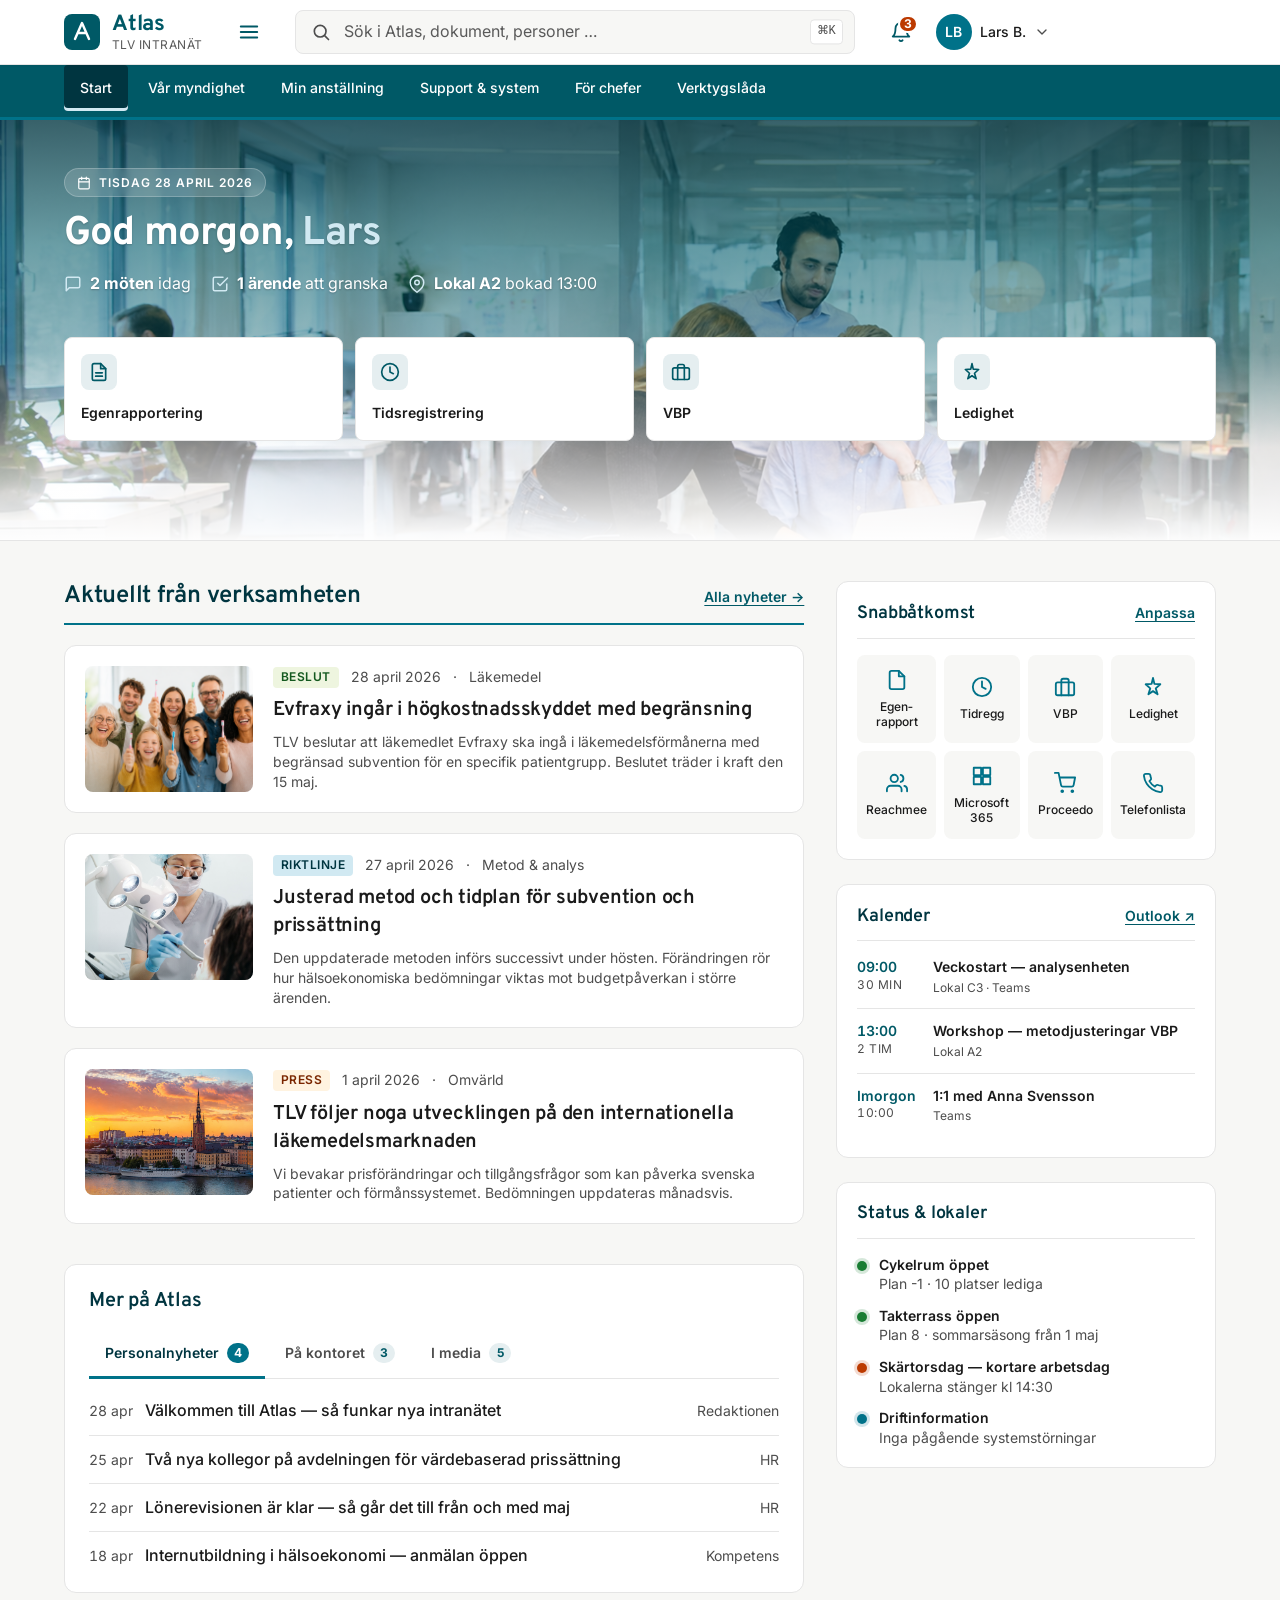
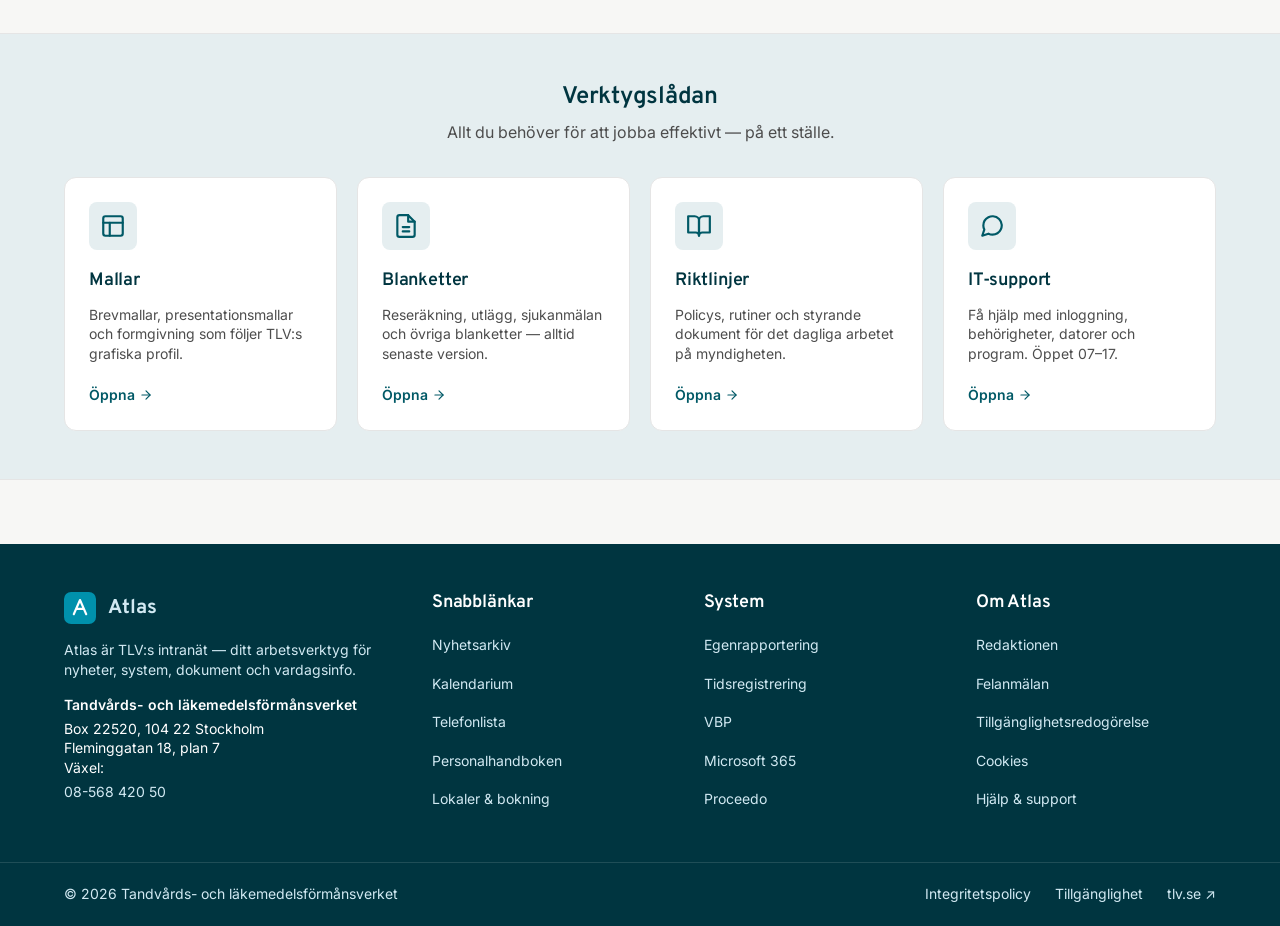
==== commit 4473b754: "Lägg till bilder i welcome-hero och nyhetskort Welcome: - Bakgrundsbild (nykontorsbild) med petrol-o" ====
--- a/index.html
+++ b/index.html
@@ -223,7 +223,9 @@
             <ol class="news-list">
               <li>
                 <article class="news-card">
-                  <div class="news-card__media" aria-hidden="true"></div>
+                  <div class="news-card__media"
+                       style="background-image: url('images/glada-tandborste.png');"
+                       role="img" aria-label="Människor i olika åldrar håller upp tandborstar"></div>
                   <div class="news-card__body">
                     <div class="news-card__meta">
                       <span class="badge badge--decision">Beslut</span>
@@ -242,8 +244,10 @@
               </li>
 
               <li>
-                <article class="news-card news-card--variant-2">
-                  <div class="news-card__media" aria-hidden="true"></div>
+                <article class="news-card">
+                  <div class="news-card__media"
+                       style="background-image: url('images/tandlakare-patient.png');"
+                       role="img" aria-label="Tandläkare i undersökningssituation med patient"></div>
                   <div class="news-card__body">
                     <div class="news-card__meta">
                       <span class="badge badge--info">Riktlinje</span>
@@ -262,8 +266,10 @@
               </li>
 
               <li>
-                <article class="news-card news-card--variant-3">
-                  <div class="news-card__media" aria-hidden="true"></div>
+                <article class="news-card">
+                  <div class="news-card__media"
+                       style="background-image: url('images/stockholm-skyline.png');"
+                       role="img" aria-label="Stockholms innerstad i solnedgång över vattnet"></div>
                   <div class="news-card__body">
                     <div class="news-card__meta">
                       <span class="badge badge--press">Press</span>
--- a/css/pages.css
+++ b/css/pages.css
@@ -10,17 +10,44 @@
 /* --- Personlig zon (welcome) --------------------------------------------- */
 
 .welcome {
-  background:
-    radial-gradient(ellipse at top right, rgba(0, 145, 172, 0.08), transparent 60%),
-    linear-gradient(180deg, var(--color-primary-50) 0%, var(--color-bg) 100%);
+  position: relative;
+  isolation: isolate;
+  background-color: var(--color-primary-900);
   border-bottom: 1px solid var(--color-border);
+  overflow: hidden;
+}
+
+/* Bilden — bottenlager */
+.welcome::before {
+  content: "";
+  position: absolute;
+  inset: 0;
+  z-index: -2;
+  background-image: url('../images/nykontorsbild.png');
+  background-size: cover;
+  background-position: center 35%;
+}
+
+/* Petrol-gradient som faddes till vit i botten — låter shortcuts ligga ren */
+.welcome::after {
+  content: "";
+  position: absolute;
+  inset: 0;
+  z-index: -1;
+  background: linear-gradient(180deg,
+    rgba(0, 53, 64, 0.78) 0%,
+    rgba(0, 89, 102, 0.58) 30%,
+    rgba(0, 89, 102, 0.40) 55%,
+    rgba(255, 255, 255, 0.55) 78%,
+    rgba(255, 255, 255, 0.98) 100%);
 }
 
 .welcome__inner {
-  padding-block: var(--space-10);
+  padding-block: var(--space-12) var(--space-10);
   display: flex;
   flex-direction: column;
-  gap: var(--space-8);
+  gap: var(--space-10);
+  min-height: 420px;
 }
 
 .welcome__intro {
@@ -34,34 +61,41 @@
   font-family: var(--font-display);
   font-weight: var(--fw-bold);
   letter-spacing: -0.02em;
-  color: var(--color-primary-900);
+  color: var(--color-text-light);
+  text-shadow: 0 1px 2px rgba(0, 0, 0, 0.18);
 }
 
 .welcome__greeting .welcome__name {
-  color: var(--color-primary-700);
+  color: var(--color-primary-100);
 }
 
 .welcome__date {
   display: inline-flex;
   align-items: center;
   gap: var(--space-2);
-  margin-bottom: var(--space-2);
-  font-size: var(--fs-small);
-  font-weight: var(--fw-medium);
-  color: var(--color-text-muted);
+  margin-bottom: var(--space-3);
+  padding: var(--space-1) var(--space-3);
+  background-color: rgba(255, 255, 255, 0.16);
+  backdrop-filter: blur(4px);
+  -webkit-backdrop-filter: blur(4px);
+  border: 1px solid rgba(255, 255, 255, 0.22);
+  border-radius: var(--radius-pill);
+  font-size: var(--fs-tiny);
+  font-weight: var(--fw-semibold);
+  color: var(--color-text-light);
   text-transform: uppercase;
-  letter-spacing: 0.06em;
+  letter-spacing: 0.08em;
 }
 
 .welcome__date svg {
-  width: 16px;
-  height: 16px;
+  width: 14px;
+  height: 14px;
 }
 
 .welcome__context {
   margin: 0;
   font-size: var(--fs-h4);
-  color: var(--color-text);
+  color: var(--color-text-light);
   line-height: var(--lh-snug);
 }
 
@@ -73,6 +107,8 @@
   flex-wrap: wrap;
   gap: var(--space-2) var(--space-5);
   font-size: var(--fs-body);
+  color: var(--color-text-light);
+  text-shadow: 0 1px 2px rgba(0, 0, 0, 0.25);
 }
 
 .welcome__context-list li {
@@ -89,7 +125,7 @@
 .welcome__context-list svg {
   width: 18px;
   height: 18px;
-  color: var(--color-primary-700);
+  color: var(--color-primary-100);
   flex-shrink: 0;
 }
 
@@ -223,32 +259,21 @@
   width: 100%;
   aspect-ratio: 4 / 3;
   border-radius: var(--radius-md);
-  background:
-    linear-gradient(135deg, var(--color-primary-700) 0%, var(--color-primary-900) 100%);
+  background-color: var(--color-primary-700);
+  background-size: cover;
+  background-position: center;
   position: relative;
   overflow: hidden;
 }
 
-/* Diagonal mönster-overlay som "platshållarbild" */
+/* Subtil mörk vinjett — gör bilden mer "förankrad" mot kortet */
 .news-card__media::after {
   content: "";
   position: absolute;
   inset: 0;
-  background-image: repeating-linear-gradient(
-    45deg,
-    rgba(255, 255, 255, 0.06) 0,
-    rgba(255, 255, 255, 0.06) 2px,
-    transparent 2px,
-    transparent 12px
-  );
-}
-
-.news-card--variant-2 .news-card__media {
-  background: linear-gradient(135deg, #0091ac 0%, #005966 100%);
-}
-
-.news-card--variant-3 .news-card__media {
-  background: linear-gradient(135deg, #167180 0%, #003540 100%);
+  background: linear-gradient(180deg,
+    rgba(0, 0, 0, 0) 60%,
+    rgba(0, 53, 64, 0.18) 100%);
 }
 
 .news-card__body {
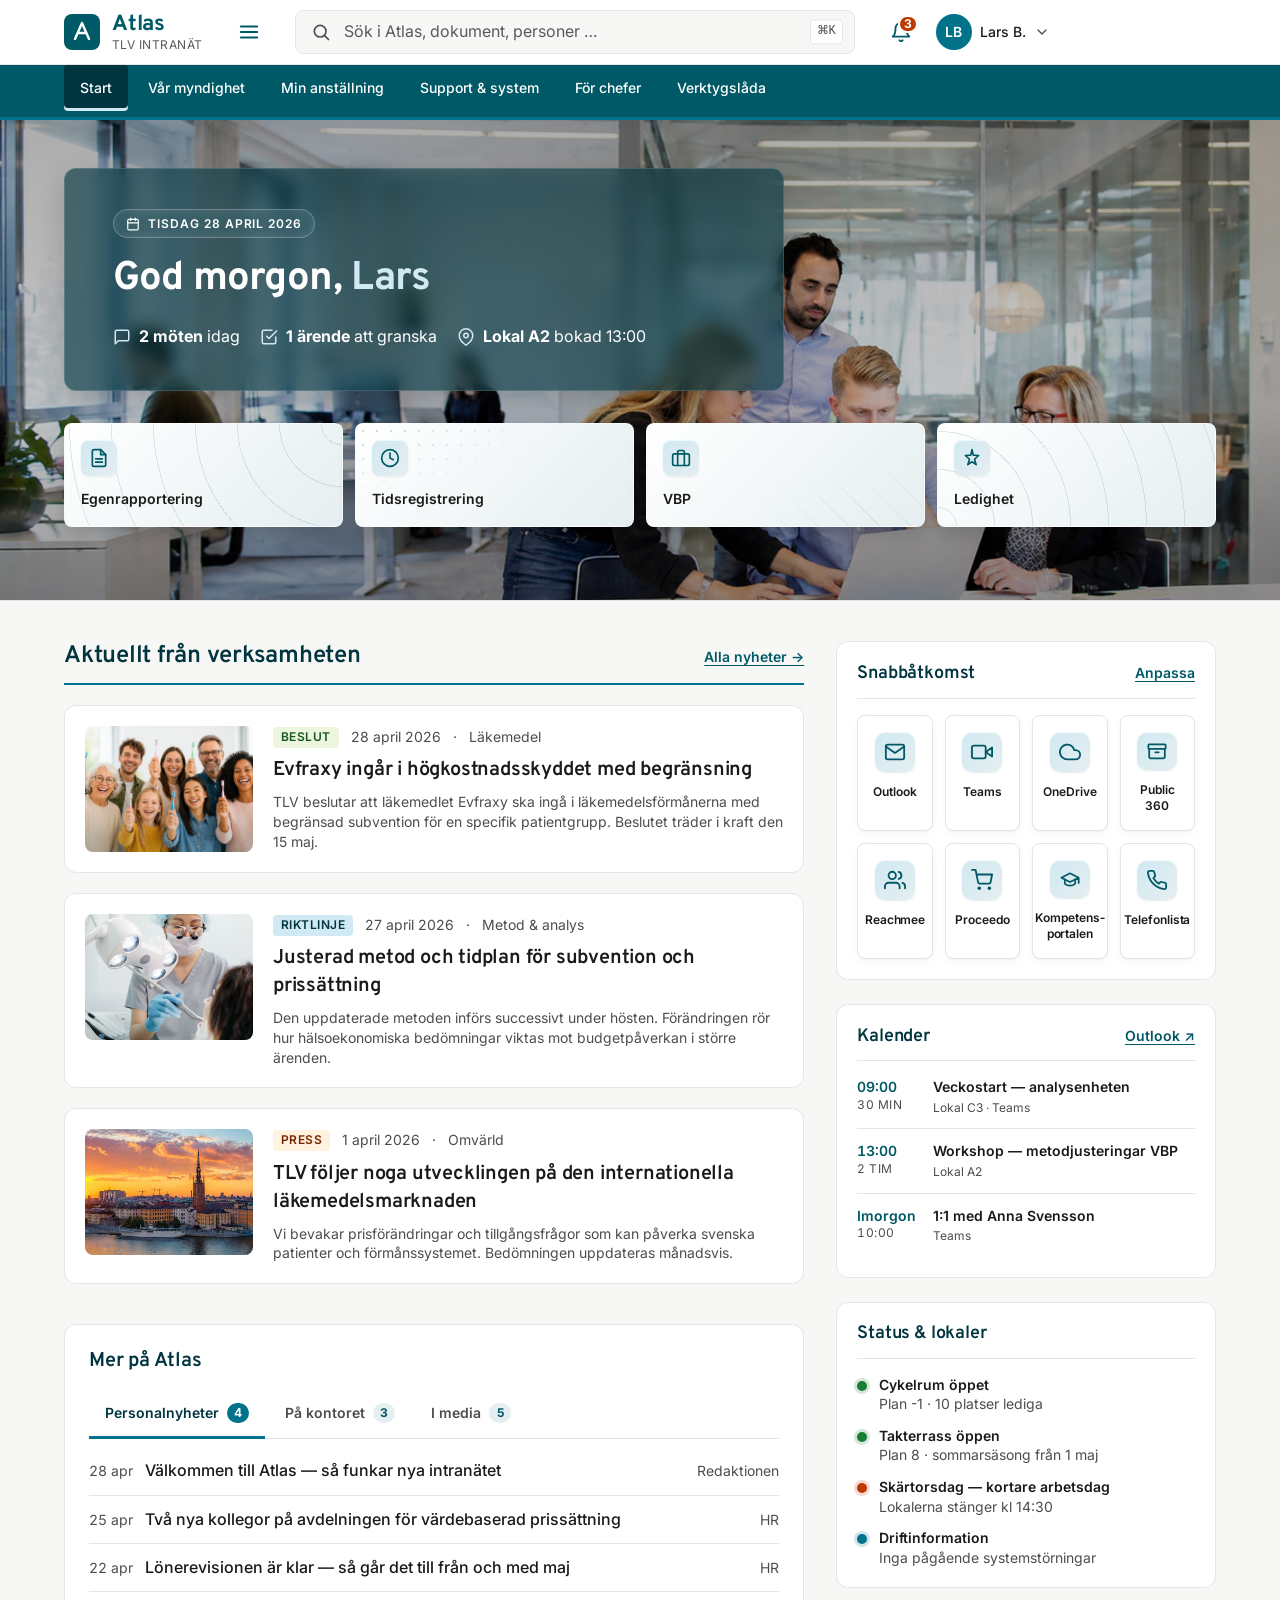
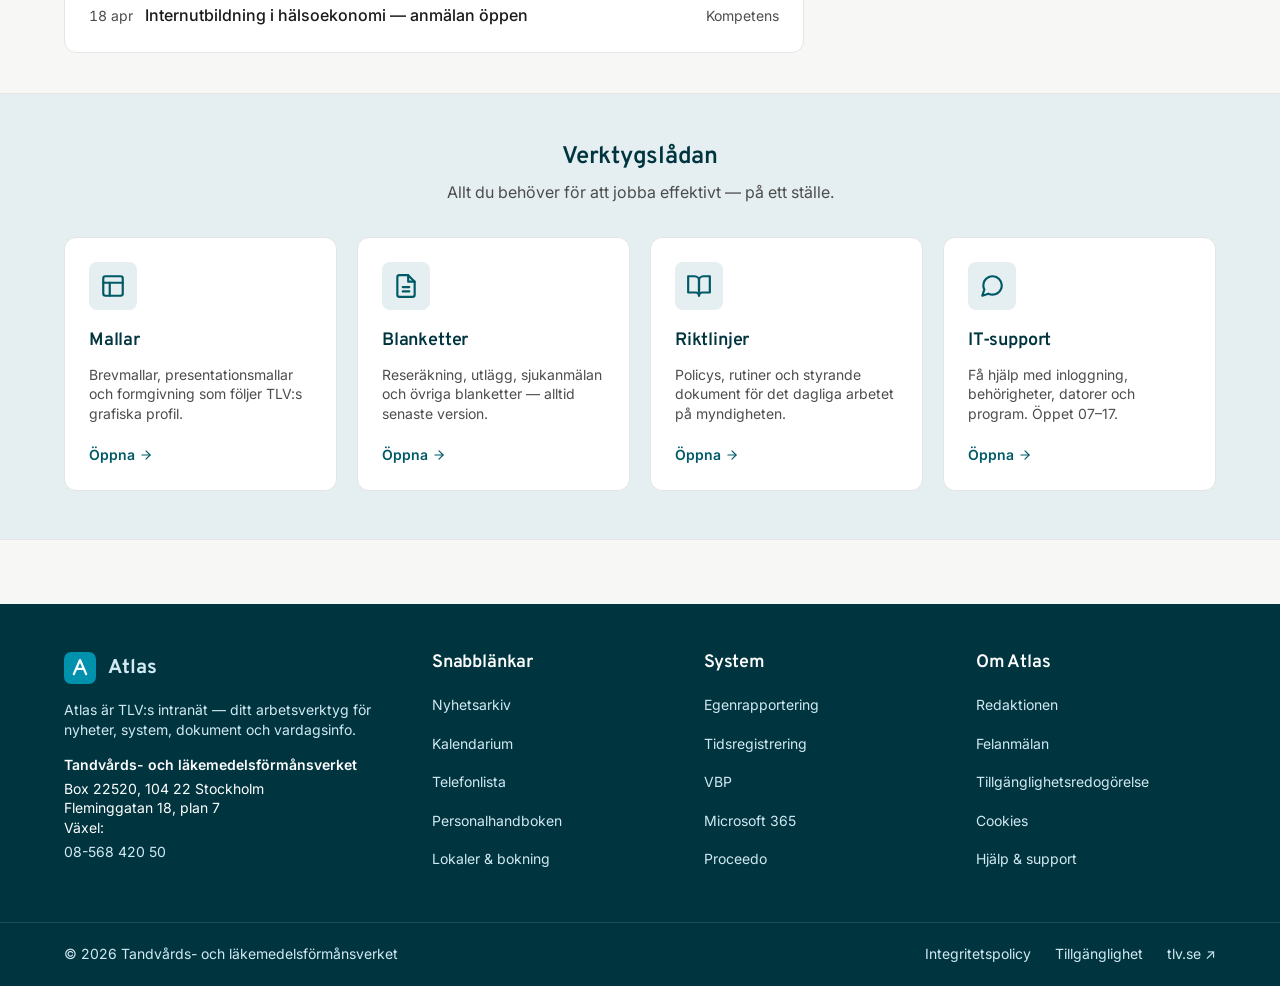
==== commit df7cc9c0: "Snabbåtkomst — ny systemkatalog utan dubbletter mot welcome Welcome-genvägar (tier 1) hanterar de fy" ====
--- a/index.html
+++ b/index.html
@@ -424,35 +424,35 @@
               <a href="#">Anpassa</a>
             </div>
             <ul class="quicklinks">
-              <li><a href="#" title="Egenrapportering">
-                <svg viewBox="0 0 24 24" fill="none" stroke="currentColor" stroke-width="2" stroke-linecap="round" stroke-linejoin="round" aria-hidden="true"><path d="M14 2H6a2 2 0 0 0-2 2v16a2 2 0 0 0 2 2h12a2 2 0 0 0 2-2V8z"></path><polyline points="14 2 14 8 20 8"></polyline></svg>
-                Egen­rapport
+              <li><a href="#" title="Outlook — mejl och kalender">
+                <svg viewBox="0 0 24 24" fill="none" stroke="currentColor" stroke-width="2" stroke-linecap="round" stroke-linejoin="round" aria-hidden="true"><path d="M4 4h16c1.1 0 2 .9 2 2v12c0 1.1-.9 2-2 2H4c-1.1 0-2-.9-2-2V6c0-1.1.9-2 2-2z"></path><polyline points="22,6 12,13 2,6"></polyline></svg>
+                Outlook
               </a></li>
-              <li><a href="#" title="Tidsregistrering">
-                <svg viewBox="0 0 24 24" fill="none" stroke="currentColor" stroke-width="2" stroke-linecap="round" stroke-linejoin="round" aria-hidden="true"><circle cx="12" cy="12" r="10"></circle><polyline points="12 6 12 12 16 14"></polyline></svg>
-                Tidregg
+              <li><a href="#" title="Teams — möten och chat">
+                <svg viewBox="0 0 24 24" fill="none" stroke="currentColor" stroke-width="2" stroke-linecap="round" stroke-linejoin="round" aria-hidden="true"><path d="M23 7l-7 5 7 5V7z"></path><rect x="1" y="5" width="15" height="14" rx="2" ry="2"></rect></svg>
+                Teams
               </a></li>
-              <li><a href="#" title="VBP — Värdebaserad prissättning">
-                <svg viewBox="0 0 24 24" fill="none" stroke="currentColor" stroke-width="2" stroke-linecap="round" stroke-linejoin="round" aria-hidden="true"><rect x="2" y="7" width="20" height="14" rx="2" ry="2"></rect><path d="M16 21V5a2 2 0 0 0-2-2h-4a2 2 0 0 0-2 2v16"></path></svg>
-                VBP
+              <li><a href="#" title="OneDrive — filer och samarbete">
+                <svg viewBox="0 0 24 24" fill="none" stroke="currentColor" stroke-width="2" stroke-linecap="round" stroke-linejoin="round" aria-hidden="true"><path d="M18 10h-1.26A8 8 0 1 0 9 20h9a5 5 0 0 0 0-10z"></path></svg>
+                OneDrive
               </a></li>
-              <li><a href="#" title="Ledighet">
-                <svg viewBox="0 0 24 24" fill="none" stroke="currentColor" stroke-width="2" stroke-linecap="round" stroke-linejoin="round" aria-hidden="true"><path d="M12 2 L13.5 8.5 L20 9 L15 13.5 L17 20 L12 16.5 L7 20 L9 13.5 L4 9 L10.5 8.5 Z"></path></svg>
-                Ledighet
+              <li><a href="#" title="Public 360 — diarie &amp; ärendehantering">
+                <svg viewBox="0 0 24 24" fill="none" stroke="currentColor" stroke-width="2" stroke-linecap="round" stroke-linejoin="round" aria-hidden="true"><rect x="2" y="4" width="20" height="5" rx="1"></rect><path d="M3 9v9a2 2 0 0 0 2 2h14a2 2 0 0 0 2-2V9"></path><line x1="10" y1="13" x2="14" y2="13"></line></svg>
+                Public 360
               </a></li>
-              <li><a href="#" title="Reachmee">
+              <li><a href="#" title="Reachmee — rekrytering">
                 <svg viewBox="0 0 24 24" fill="none" stroke="currentColor" stroke-width="2" stroke-linecap="round" stroke-linejoin="round" aria-hidden="true"><path d="M17 21v-2a4 4 0 0 0-4-4H5a4 4 0 0 0-4 4v2"></path><circle cx="9" cy="7" r="4"></circle><path d="M23 21v-2a4 4 0 0 0-3-3.87"></path><path d="M16 3.13a4 4 0 0 1 0 7.75"></path></svg>
                 Reachmee
               </a></li>
-              <li><a href="#" title="Microsoft 365">
-                <svg viewBox="0 0 24 24" fill="none" stroke="currentColor" stroke-width="2" stroke-linecap="round" stroke-linejoin="round" aria-hidden="true"><rect x="3" y="3" width="8" height="8"></rect><rect x="13" y="3" width="8" height="8"></rect><rect x="3" y="13" width="8" height="8"></rect><rect x="13" y="13" width="8" height="8"></rect></svg>
-                Microsoft 365
-              </a></li>
-              <li><a href="#" title="Proceedo">
+              <li><a href="#" title="Proceedo — faktura &amp; inköp">
                 <svg viewBox="0 0 24 24" fill="none" stroke="currentColor" stroke-width="2" stroke-linecap="round" stroke-linejoin="round" aria-hidden="true"><circle cx="9" cy="21" r="1"></circle><circle cx="20" cy="21" r="1"></circle><path d="M1 1h4l2.68 13.39a2 2 0 0 0 2 1.61h9.72a2 2 0 0 0 2-1.61L23 6H6"></path></svg>
                 Proceedo
               </a></li>
-              <li><a href="#" title="Telefonlista">
+              <li><a href="#" title="Kompetensportalen — utbildning">
+                <svg viewBox="0 0 24 24" fill="none" stroke="currentColor" stroke-width="2" stroke-linecap="round" stroke-linejoin="round" aria-hidden="true"><path d="M22 10v6M2 10l10-5 10 5-10 5z"></path><path d="M6 12v5c3 3 9 3 12 0v-5"></path></svg>
+                Kompetens­portalen
+              </a></li>
+              <li><a href="#" title="Telefonlista — kollegor och växel">
                 <svg viewBox="0 0 24 24" fill="none" stroke="currentColor" stroke-width="2" stroke-linecap="round" stroke-linejoin="round" aria-hidden="true"><path d="M22 16.92v3a2 2 0 0 1-2.18 2 19.79 19.79 0 0 1-8.63-3.07 19.5 19.5 0 0 1-6-6 19.79 19.79 0 0 1-3.07-8.67A2 2 0 0 1 4.11 2h3a2 2 0 0 1 2 1.72c.13.96.37 1.9.72 2.81a2 2 0 0 1-.45 2.11L8.09 9.91a16 16 0 0 0 6 6l1.27-1.27a2 2 0 0 1 2.11-.45c.91.35 1.85.59 2.81.72A2 2 0 0 1 22 16.92z"></path></svg>
                 Telefonlista
               </a></li>
--- a/css/pages.css
+++ b/css/pages.css
@@ -28,41 +28,46 @@
   background-position: center 35%;
 }
 
-/* Petrol-gradient som faddes till vit i botten — låter shortcuts ligga ren */
+/* Lätt jämn mörk overlay för konsekvent ton över hela bilden */
 .welcome::after {
   content: "";
   position: absolute;
   inset: 0;
   z-index: -1;
   background: linear-gradient(180deg,
-    rgba(0, 53, 64, 0.78) 0%,
-    rgba(0, 89, 102, 0.58) 30%,
-    rgba(0, 89, 102, 0.40) 55%,
-    rgba(255, 255, 255, 0.55) 78%,
-    rgba(255, 255, 255, 0.98) 100%);
+    rgba(0, 0, 0, 0.32) 0%,
+    rgba(0, 0, 0, 0.22) 60%,
+    rgba(0, 0, 0, 0.42) 100%);
 }
 
 .welcome__inner {
-  padding-block: var(--space-12) var(--space-10);
+  padding-block: var(--space-12);
   display: flex;
   flex-direction: column;
-  gap: var(--space-10);
-  min-height: 420px;
-}
-
+  gap: var(--space-8);
+  min-height: 480px;
+}
+
+/* "Platta" — frostat glas i mörk petrol bakom intro-texten */
 .welcome__intro {
   max-width: 720px;
+  padding: var(--space-10) var(--space-12);
+  background-color: rgba(0, 53, 64, 0.62);
+  backdrop-filter: blur(8px);
+  -webkit-backdrop-filter: blur(8px);
+  border: 1px solid rgba(255, 255, 255, 0.14);
+  border-radius: var(--radius-lg);
+  box-shadow: 0 12px 32px rgba(0, 0, 0, 0.18);
 }
 
 .welcome__greeting {
-  margin: 0 0 var(--space-3);
+  margin: 0 0 var(--space-5);
   font-size: clamp(1.75rem, 2.4vw + 1rem, 2.5rem);
   line-height: var(--lh-tight);
   font-family: var(--font-display);
   font-weight: var(--fw-bold);
   letter-spacing: -0.02em;
   color: var(--color-text-light);
-  text-shadow: 0 1px 2px rgba(0, 0, 0, 0.18);
 }
 
 .welcome__greeting .welcome__name {
@@ -73,7 +78,7 @@
   display: inline-flex;
   align-items: center;
   gap: var(--space-2);
-  margin-bottom: var(--space-3);
+  margin-bottom: var(--space-4);
   padding: var(--space-1) var(--space-3);
   background-color: rgba(255, 255, 255, 0.16);
   backdrop-filter: blur(4px);
@@ -108,7 +113,6 @@
   gap: var(--space-2) var(--space-5);
   font-size: var(--fs-body);
   color: var(--color-text-light);
-  text-shadow: 0 1px 2px rgba(0, 0, 0, 0.25);
 }
 
 .welcome__context-list li {
@@ -142,6 +146,7 @@
 .welcome__shortcuts li + li { margin-top: 0; }
 
 .shortcut {
+  position: relative;
   display: flex;
   flex-direction: column;
   align-items: flex-start;
@@ -149,21 +154,83 @@
   gap: var(--space-3);
   padding: var(--space-4);
   min-height: 96px;
-  background-color: var(--color-bg);
-  border: 1px solid var(--color-border);
+  background:
+    linear-gradient(135deg, #ffffff 0%, var(--color-primary-50) 100%);
+  border: 1px solid rgba(255, 255, 255, 0.6);
   border-radius: var(--radius-md);
+  box-shadow: 0 6px 18px rgba(0, 0, 0, 0.18);
   text-decoration: none;
   color: var(--color-text);
   font-weight: var(--fw-semibold);
   font-size: var(--fs-small);
+  overflow: hidden;
+  isolation: isolate;
   transition: transform var(--transition-fast),
               border-color var(--transition-fast),
               box-shadow var(--transition-fast);
 }
 
+/* Ambient-grafik — geometriskt mönster i bakgrunden, olika per kort */
+
+/* Kort 1 — Egenrapportering: koncentriska cirklar uppe till höger */
+.shortcut::before {
+  content: "";
+  position: absolute;
+  inset: 0;
+  z-index: -1;
+  pointer-events: none;
+  background: repeating-radial-gradient(
+    circle at 100% 0%,
+    transparent 0,
+    transparent 20px,
+    rgba(0, 89, 102, 0.13) 20px,
+    rgba(0, 89, 102, 0.13) 21px,
+    transparent 21px,
+    transparent 42px
+  );
+}
+
+/* Kort 2 — Tidsregistrering: prickar / dots-mönster */
+.welcome__shortcuts li:nth-child(2) .shortcut::before {
+  background-image:
+    radial-gradient(circle, rgba(0, 89, 102, 0.22) 1.4px, transparent 1.6px);
+  background-size: 14px 14px;
+  background-position: 0 0;
+  mask-image: radial-gradient(ellipse 90% 100% at 0% 0%, black 0%, transparent 75%);
+  -webkit-mask-image: radial-gradient(ellipse 90% 100% at 0% 0%, black 0%, transparent 75%);
+}
+
+/* Kort 3 — VBP: diagonala linjer nedåt höger */
+.welcome__shortcuts li:nth-child(3) .shortcut::before {
+  background: repeating-linear-gradient(
+    45deg,
+    transparent 0,
+    transparent 10px,
+    rgba(0, 89, 102, 0.10) 10px,
+    rgba(0, 89, 102, 0.10) 11px,
+    transparent 11px,
+    transparent 22px
+  );
+  mask-image: radial-gradient(ellipse 90% 100% at 100% 100%, black 0%, transparent 75%);
+  -webkit-mask-image: radial-gradient(ellipse 90% 100% at 100% 100%, black 0%, transparent 75%);
+}
+
+/* Kort 4 — Ledighet: koncentriska cirklar nere till vänster */
+.welcome__shortcuts li:nth-child(4) .shortcut::before {
+  background: repeating-radial-gradient(
+    circle at 0% 100%,
+    transparent 0,
+    transparent 18px,
+    rgba(0, 89, 102, 0.13) 18px,
+    rgba(0, 89, 102, 0.13) 19px,
+    transparent 19px,
+    transparent 38px
+  );
+}
+
 .shortcut:hover {
   border-color: var(--color-primary-700);
-  box-shadow: var(--shadow-md);
+  box-shadow: 0 10px 28px rgba(0, 0, 0, 0.25);
   text-decoration: none;
   color: var(--color-primary-900);
   transform: translateY(-2px);
@@ -176,8 +243,12 @@
   width: 36px;
   height: 36px;
   border-radius: var(--radius-md);
-  background-color: var(--color-primary-50);
+  background:
+    linear-gradient(135deg, var(--color-primary-100) 0%, var(--color-primary-50) 100%);
   color: var(--color-primary-800);
+  box-shadow:
+    inset 0 1px 0 rgba(255, 255, 255, 0.6),
+    0 1px 2px rgba(0, 53, 64, 0.08);
 }
 
 .shortcut__icon svg {
@@ -486,14 +557,19 @@
   font-weight: var(--fw-semibold);
 }
 
-/* Snabbåtkomst — 4-kolumns grid med små ikon-rutor */
+/* Snabbåtkomst — vita kort med tinted ikon-puck + soft elevation */
 .quicklinks {
   list-style: none;
   margin: 0;
   padding: 0;
   display: grid;
-  grid-template-columns: repeat(4, 1fr);
-  gap: var(--space-2);
+  grid-template-columns: repeat(4, minmax(0, 1fr));
+  gap: var(--space-3);
+}
+
+.quicklinks li {
+  margin: 0;
+  min-width: 0;
 }
 
 .quicklinks li + li { margin-top: 0; }
@@ -502,36 +578,68 @@
   display: flex;
   flex-direction: column;
   align-items: center;
-  justify-content: center;
-  gap: var(--space-2);
-  padding: var(--space-3) var(--space-2);
-  min-height: 88px;
-  background-color: var(--color-bg-subtle);
-  border: 1px solid transparent;
+  justify-content: flex-start;
+  gap: var(--space-3);
+  width: 100%;
+  height: 116px;
+  padding: var(--space-4) var(--space-2);
+  box-sizing: border-box;
+  background-color: var(--color-bg);
+  border: 1px solid var(--color-border);
   border-radius: var(--radius-md);
   text-align: center;
   text-decoration: none;
   color: var(--color-text);
   font-size: var(--fs-tiny);
-  font-weight: var(--fw-medium);
-  line-height: 1.25;
-  transition: background-color var(--transition-fast),
+  font-weight: var(--fw-semibold);
+  line-height: 1.3;
+  letter-spacing: -0.005em;
+  box-shadow:
+    0 1px 2px rgba(0, 53, 64, 0.04),
+    0 4px 10px rgba(0, 53, 64, 0.03);
+  transition: transform var(--transition-fast),
               border-color var(--transition-fast),
-              transform var(--transition-fast);
+              box-shadow var(--transition-fast);
 }
 
 .quicklinks a:hover {
-  background-color: var(--color-primary-50);
-  border-color: var(--color-primary-700);
+  border-color: var(--color-primary-200, rgba(0, 89, 102, 0.18));
   color: var(--color-primary-900);
   text-decoration: none;
-  transform: translateY(-1px);
-}
-
+  transform: translateY(-2px);
+  box-shadow:
+    0 2px 4px rgba(0, 53, 64, 0.06),
+    0 10px 24px rgba(0, 89, 102, 0.10);
+}
+
+/* Ikon-puck — tinted gradient med inner highlight, känns "lyft" */
 .quicklinks a svg {
   width: 22px;
   height: 22px;
-  color: var(--color-primary-700);
+  padding: 9px;
+  box-sizing: content-box;
+  background:
+    linear-gradient(135deg, var(--color-primary-100) 0%, var(--color-primary-50) 100%);
+  border-radius: 10px;
+  color: var(--color-primary-800);
+  box-shadow:
+    inset 0 1px 0 rgba(255, 255, 255, 0.7),
+    0 1px 2px rgba(0, 53, 64, 0.10);
+  transition: background var(--transition-fast),
+              color var(--transition-fast),
+              box-shadow var(--transition-fast),
+              transform var(--transition-fast);
+}
+
+/* Hover: pucken byter till djup petrol med vit ikon — tydlig CTA */
+.quicklinks a:hover svg {
+  background:
+    linear-gradient(135deg, var(--color-primary-700) 0%, var(--color-primary-800) 100%);
+  color: var(--color-text-light);
+  box-shadow:
+    inset 0 1px 0 rgba(255, 255, 255, 0.18),
+    0 4px 10px rgba(0, 89, 102, 0.30);
+  transform: scale(1.05);
 }
 
 /* Kalender */
--- a/css/responsive.css
+++ b/css/responsive.css
@@ -219,7 +219,7 @@
   /* --- Sidopanel (höger) → blir full bredd när home-grid stackat ----- */
 
   .quicklinks {
-    grid-template-columns: repeat(4, 1fr);
+    grid-template-columns: repeat(4, minmax(0, 1fr));
   }
 
   /* --- Verktygslåda 1 kolumn ----------------------------------------- */
@@ -330,7 +330,7 @@
 
   /* Snabbåtkomst 2-kolumns istället för 4 — undvik mikro-knappar */
   .quicklinks {
-    grid-template-columns: repeat(2, 1fr);
+    grid-template-columns: repeat(2, minmax(0, 1fr));
   }
 
   /* Tab__count kan döljas för plats */
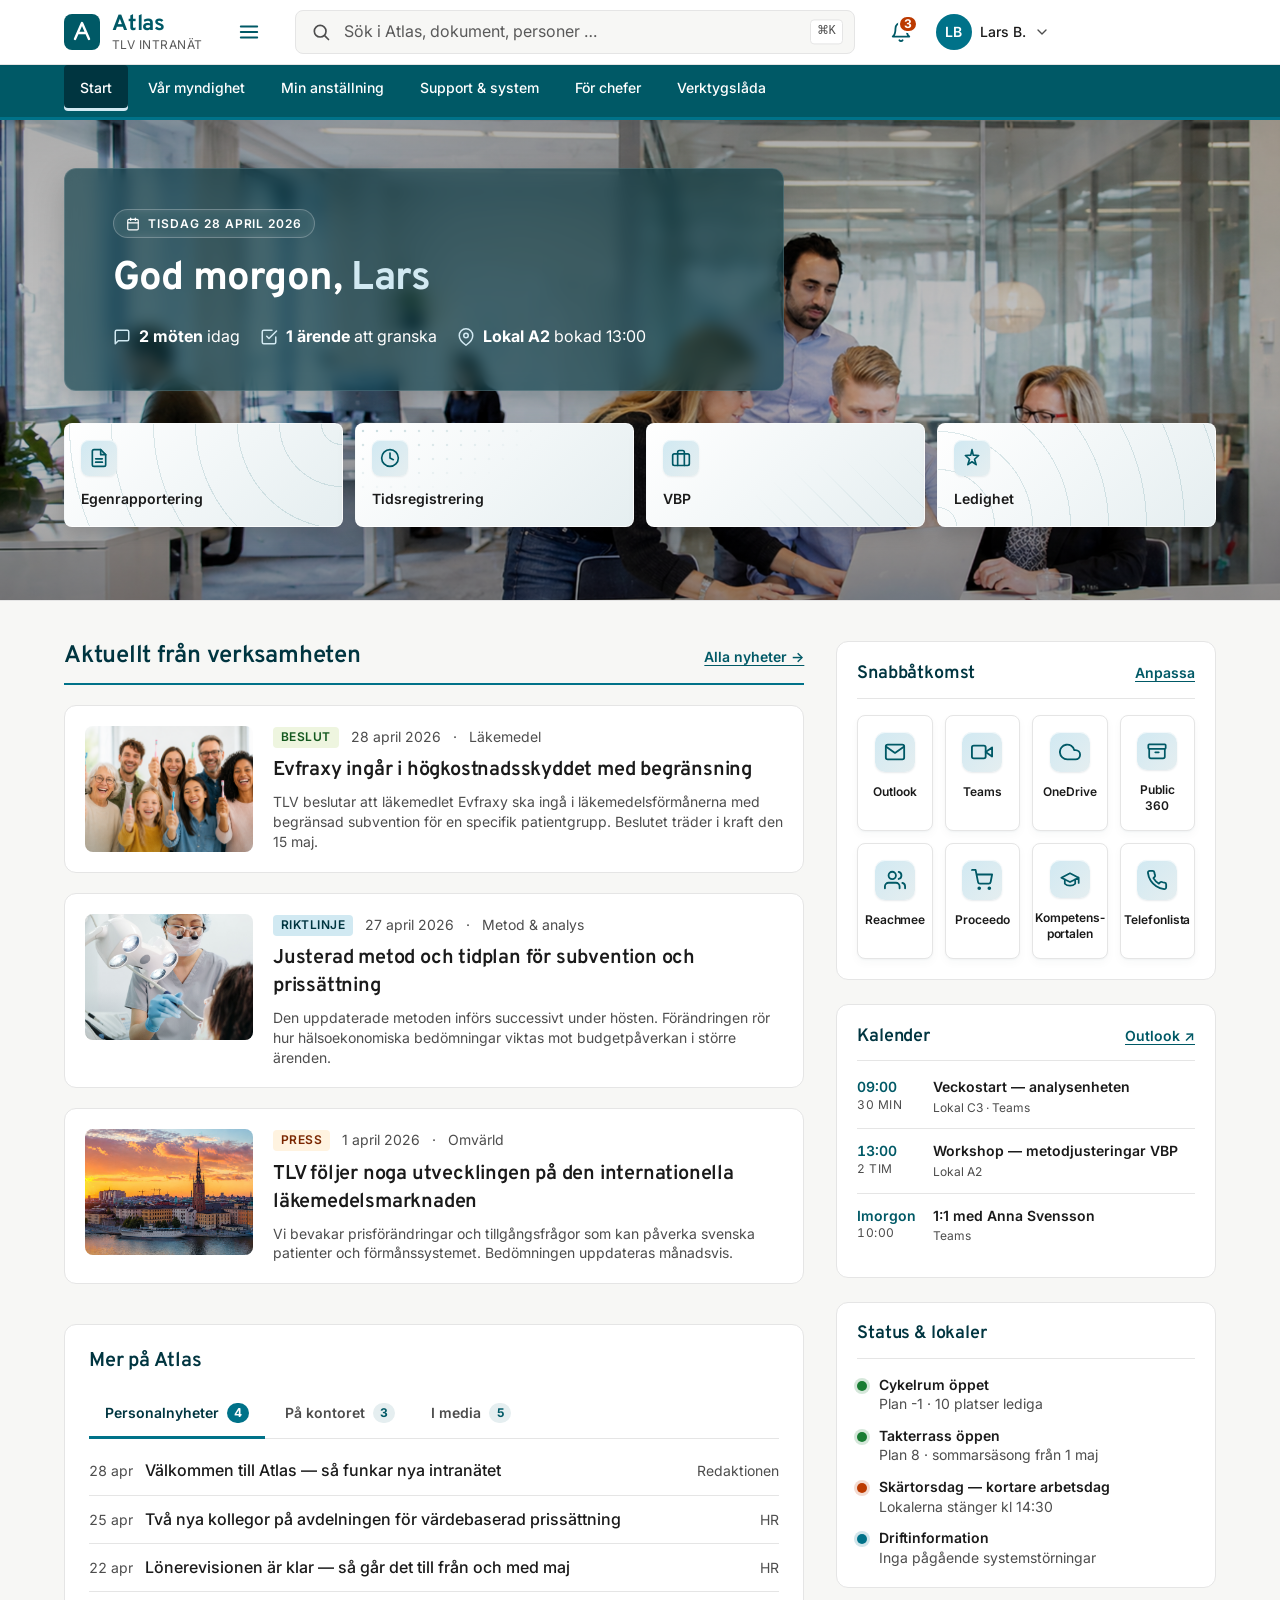
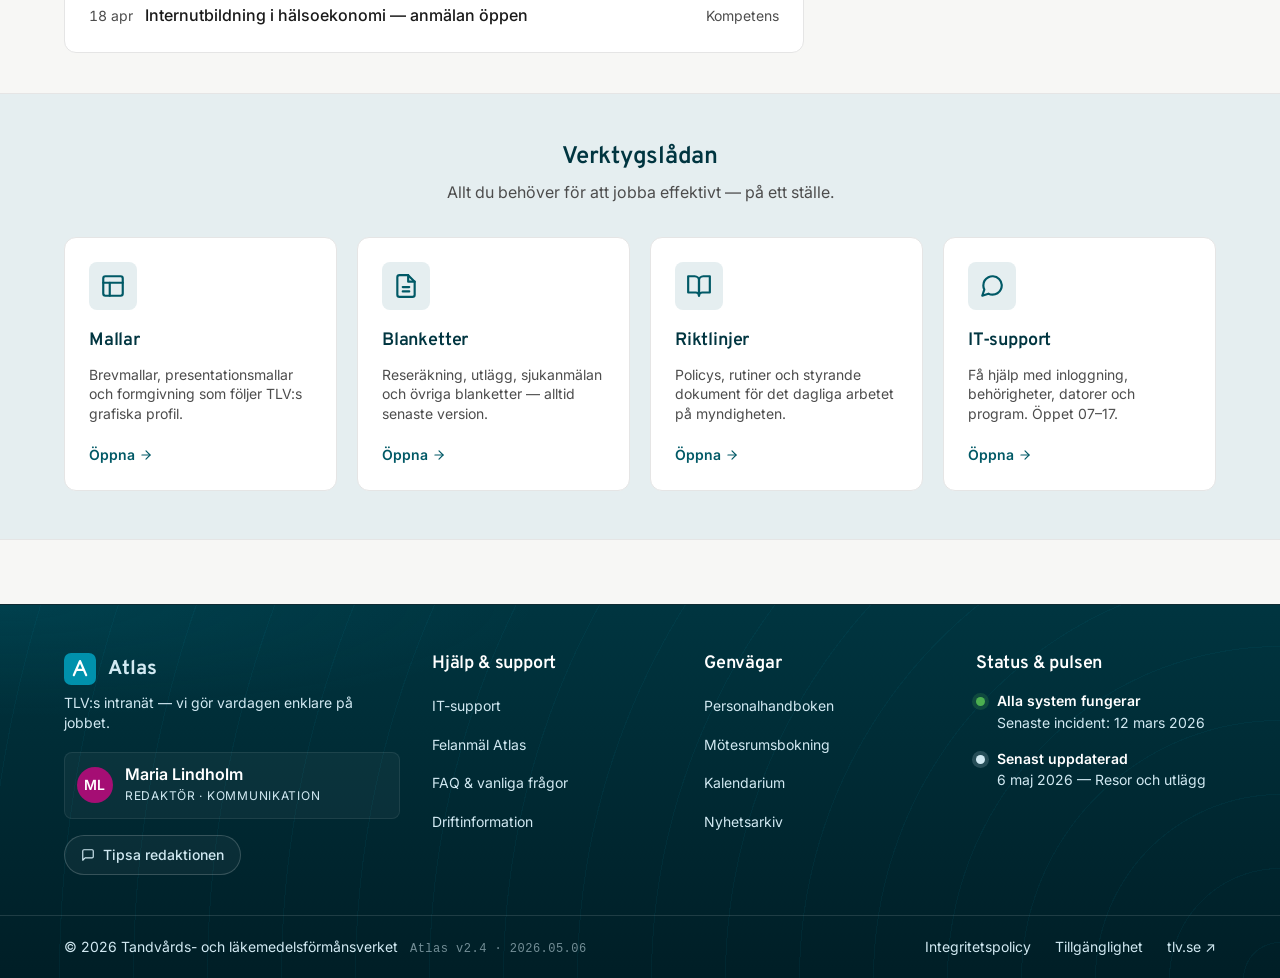
==== commit 56c6e135: "Bygg om sidfoten till en intranät-specifik design Visuellt: - Mjuk petrol-gradient (primary-900 → #0" ====
--- a/index.html
+++ b/index.html
@@ -642,6 +642,7 @@
     <div class="sitefoot__top">
       <div class="container sitefoot__grid">
 
+        <!-- Kolumn 1 — Atlas-redaktionen -->
         <div class="sitefoot__col">
           <a class="sitefoot__brand" href="index.html">
             <svg viewBox="0 0 36 36" aria-hidden="true" focusable="false">
@@ -650,54 +651,77 @@
             </svg>
             Atlas
           </a>
-          <p>Atlas är TLV:s intranät — ditt arbetsverktyg för nyheter, system, dokument och vardagsinfo.</p>
-          <address class="sitefoot__contact">
-            <strong>Tandvårds- och läkemedelsförmånsverket</strong>
-            Box 22520, 104&nbsp;22 Stockholm<br>
-            Fleminggatan 18, plan 7<br>
-            Växel: <a href="tel:+4685684205">08-568&nbsp;420&nbsp;50</a>
-          </address>
+          <p class="sitefoot__tagline">TLV:s intranät — vi gör vardagen enklare på jobbet.</p>
+
+          <div class="sitefoot__editor">
+            <span class="avatar avatar--c3" aria-hidden="true">ML</span>
+            <div class="sitefoot__editor-info">
+              <span class="sitefoot__editor-name">Maria Lindholm</span>
+              <span class="sitefoot__editor-role">Redaktör · Kommunikation</span>
+            </div>
+          </div>
+
+          <a class="sitefoot__tip" href="mailto:redaktionen@tlv.se">
+            <svg viewBox="0 0 24 24" fill="none" stroke="currentColor" stroke-width="2"
+                 stroke-linecap="round" stroke-linejoin="round" aria-hidden="true">
+              <path d="M21 15a2 2 0 0 1-2 2H7l-4 4V5a2 2 0 0 1 2-2h14a2 2 0 0 1 2 2z"></path>
+            </svg>
+            Tipsa redaktionen
+          </a>
         </div>
 
-        <nav class="sitefoot__col" aria-label="Snabblänkar">
-          <h2>Snabblänkar</h2>
+        <!-- Kolumn 2 — Hjälp & support -->
+        <nav class="sitefoot__col" aria-label="Hjälp och support">
+          <h2>Hjälp &amp; support</h2>
           <ul class="sitefoot__list">
-            <li><a href="#">Nyhetsarkiv</a></li>
-            <li><a href="#">Kalendarium</a></li>
-            <li><a href="#">Telefonlista</a></li>
-            <li><a href="#">Personalhandboken</a></li>
-            <li><a href="#">Lokaler &amp; bokning</a></li>
+            <li><a href="#">IT-support</a></li>
+            <li><a href="#">Felanmäl Atlas</a></li>
+            <li><a href="#">FAQ &amp; vanliga frågor</a></li>
+            <li><a href="#">Driftinformation</a></li>
           </ul>
         </nav>
 
-        <nav class="sitefoot__col" aria-label="System">
-          <h2>System</h2>
+        <!-- Kolumn 3 — Genvägar (unika, ej redundanta) -->
+        <nav class="sitefoot__col" aria-label="Genvägar">
+          <h2>Genvägar</h2>
           <ul class="sitefoot__list">
-            <li><a href="#">Egenrapportering</a></li>
-            <li><a href="#">Tidsregistrering</a></li>
-            <li><a href="#">VBP</a></li>
-            <li><a href="#">Microsoft 365</a></li>
-            <li><a href="#">Proceedo</a></li>
+            <li><a href="#">Personalhandboken</a></li>
+            <li><a href="#">Mötesrumsbokning</a></li>
+            <li><a href="#">Kalendarium</a></li>
+            <li><a href="#">Nyhetsarkiv</a></li>
           </ul>
         </nav>
 
-        <nav class="sitefoot__col" aria-label="Om Atlas">
-          <h2>Om Atlas</h2>
-          <ul class="sitefoot__list">
-            <li><a href="#">Redaktionen</a></li>
-            <li><a href="#">Felanmälan</a></li>
-            <li><a href="#">Tillgänglighetsredogörelse</a></li>
-            <li><a href="#">Cookies</a></li>
-            <li><a href="#">Hjälp &amp; support</a></li>
+        <!-- Kolumn 4 — Status & pulsen -->
+        <div class="sitefoot__col" aria-labelledby="foot-status-h">
+          <h2 id="foot-status-h">Status &amp; pulsen</h2>
+          <ul class="sitefoot__status">
+            <li>
+              <span class="sitefoot__status-dot sitefoot__status-dot--pulse" aria-hidden="true"></span>
+              <span>
+                <strong>Alla system fungerar</strong>
+                Senaste incident: 12 mars 2026
+              </span>
+            </li>
+            <li>
+              <span class="sitefoot__status-dot sitefoot__status-dot--info" aria-hidden="true"></span>
+              <span>
+                <strong>Senast uppdaterad</strong>
+                <time datetime="2026-05-06">6 maj 2026</time> — Resor och utlägg
+              </span>
+            </li>
           </ul>
-        </nav>
+        </div>
 
       </div>
     </div>
 
     <div class="sitefoot__bottom">
       <div class="container sitefoot__bottom-inner">
-        <span>© 2026 Tandvårds- och läkemedelsförmånsverket</span>
+        <div class="sitefoot__copyright">
+          <span>© 2026 Tandvårds- och läkemedelsförmånsverket</span>
+          <span class="sitefoot__build">Atlas v2.4 · 2026.05.06</span>
+        </div>
         <ul class="sitefoot__legal">
           <li><a href="#">Integritetspolicy</a></li>
           <li><a href="#">Tillgänglighet</a></li>
--- a/css/layout.css
+++ b/css/layout.css
@@ -150,9 +150,33 @@
 /* --- Sidfot -------------------------------------------------------------- */
 
 .sitefoot {
-  background-color: var(--color-primary-900);
+  position: relative;
+  background:
+    radial-gradient(ellipse 70% 50% at 0% 0%, rgba(0, 145, 172, 0.12) 0%, transparent 60%),
+    linear-gradient(180deg, var(--color-primary-900) 0%, #001e26 100%);
   color: var(--color-text-light);
   margin-top: var(--space-16);
+  border-top: 1px solid rgba(255, 255, 255, 0.06);
+  overflow: hidden;
+  isolation: isolate;
+}
+
+/* Subtilt cirkelmönster i bottom-right — visuell signatur */
+.sitefoot::before {
+  content: "";
+  position: absolute;
+  inset: 0;
+  z-index: -1;
+  background: repeating-radial-gradient(
+    circle at 100% 100%,
+    transparent 0,
+    transparent 36px,
+    rgba(0, 145, 172, 0.07) 36px,
+    rgba(0, 145, 172, 0.07) 37px,
+    transparent 37px,
+    transparent 74px
+  );
+  pointer-events: none;
 }
 
 .sitefoot a {
@@ -232,7 +256,7 @@
   display: inline-flex;
   align-items: center;
   gap: var(--space-3);
-  margin-bottom: var(--space-4);
+  margin-bottom: var(--space-2);
   color: var(--color-text-light);
   font-family: var(--font-display);
   font-weight: var(--fw-bold);
@@ -248,6 +272,155 @@
 .sitefoot__brand svg {
   width: 32px;
   height: 32px;
+}
+
+.sitefoot__tagline {
+  margin: 0 0 var(--space-5);
+  font-size: var(--fs-small);
+  color: var(--color-primary-100);
+}
+
+/* --- Redaktör-block ------------------------------------------------------ */
+
+.sitefoot__editor {
+  display: flex;
+  align-items: center;
+  gap: var(--space-3);
+  padding: var(--space-3);
+  background: rgba(255, 255, 255, 0.04);
+  border: 1px solid rgba(255, 255, 255, 0.08);
+  border-radius: var(--radius-md);
+  margin-bottom: var(--space-4);
+}
+
+.sitefoot__editor-info {
+  flex: 1;
+  min-width: 0;
+}
+
+.sitefoot__editor-name {
+  display: block;
+  font-size: var(--fs-body);
+  font-weight: var(--fw-semibold);
+  color: var(--color-text-light);
+  margin-bottom: 2px;
+  line-height: 1.2;
+}
+
+.sitefoot__editor-role {
+  display: block;
+  font-size: var(--fs-tiny);
+  color: var(--color-primary-100);
+  text-transform: uppercase;
+  letter-spacing: 0.06em;
+}
+
+.sitefoot__tip {
+  display: inline-flex;
+  align-items: center;
+  gap: var(--space-2);
+  padding: var(--space-2) var(--space-4);
+  border: 1px solid rgba(255, 255, 255, 0.18);
+  border-radius: var(--radius-pill);
+  background: rgba(255, 255, 255, 0.04);
+  color: var(--color-text-light);
+  font-size: var(--fs-small);
+  font-weight: var(--fw-medium);
+  text-decoration: none;
+  transition: background-color var(--transition-fast),
+              border-color var(--transition-fast),
+              transform var(--transition-fast);
+}
+
+.sitefoot__tip:hover {
+  background: rgba(255, 255, 255, 0.10);
+  border-color: rgba(255, 255, 255, 0.32);
+  color: var(--color-text-light);
+  text-decoration: none;
+  transform: translateY(-1px);
+}
+
+.sitefoot__tip svg {
+  width: 14px;
+  height: 14px;
+}
+
+/* --- Status & pulsen ----------------------------------------------------- */
+
+.sitefoot__status {
+  list-style: none;
+  margin: 0;
+  padding: 0;
+  display: flex;
+  flex-direction: column;
+  gap: var(--space-4);
+}
+
+.sitefoot__status li {
+  margin: 0;
+  padding: 0;
+  font-size: var(--fs-small);
+  line-height: var(--lh-snug);
+  display: flex;
+  align-items: flex-start;
+  gap: var(--space-3);
+  color: var(--color-primary-100);
+}
+
+.sitefoot__status li + li {
+  margin-top: 0;
+}
+
+.sitefoot__status li strong {
+  display: block;
+  margin-bottom: 2px;
+  color: var(--color-text-light);
+  font-weight: var(--fw-semibold);
+}
+
+.sitefoot__status-dot {
+  flex-shrink: 0;
+  margin-top: 6px;
+  width: 9px;
+  height: 9px;
+  border-radius: 50%;
+  background-color: #4caf50;
+  box-shadow: 0 0 0 4px rgba(76, 175, 80, 0.20);
+}
+
+.sitefoot__status-dot--info {
+  background-color: var(--color-primary-100);
+  box-shadow: 0 0 0 4px rgba(209, 233, 242, 0.18);
+}
+
+.sitefoot__status-dot--pulse {
+  animation: footPulse 2.6s ease-in-out infinite;
+}
+
+@keyframes footPulse {
+  0%, 100% { box-shadow: 0 0 0 4px rgba(76, 175, 80, 0.20); }
+  50%      { box-shadow: 0 0 0 7px rgba(76, 175, 80, 0.08); }
+}
+
+@media (prefers-reduced-motion: reduce) {
+  .sitefoot__status-dot--pulse { animation: none; }
+}
+
+/* --- Bygg-info i bottenrad ---------------------------------------------- */
+
+.sitefoot__build {
+  font-family: ui-monospace, SFMono-Regular, Menlo, Consolas, monospace;
+  font-size: var(--fs-tiny);
+  color: rgba(209, 233, 242, 0.55);
+  letter-spacing: 0.04em;
+  white-space: nowrap;
+}
+
+.sitefoot__copyright {
+  display: flex;
+  flex-wrap: wrap;
+  gap: var(--space-1) var(--space-3);
+  align-items: baseline;
 }
 
 .sitefoot__bottom {
--- a/css/pages.css
+++ b/css/pages.css
@@ -916,7 +916,10 @@
 
 .page-hero__inner {
   padding-block: var(--space-10) var(--space-8);
-  max-width: 820px;
+}
+
+.page-hero h1 {
+  max-width: 720px;
 }
 
 .page-hero__kicker {
